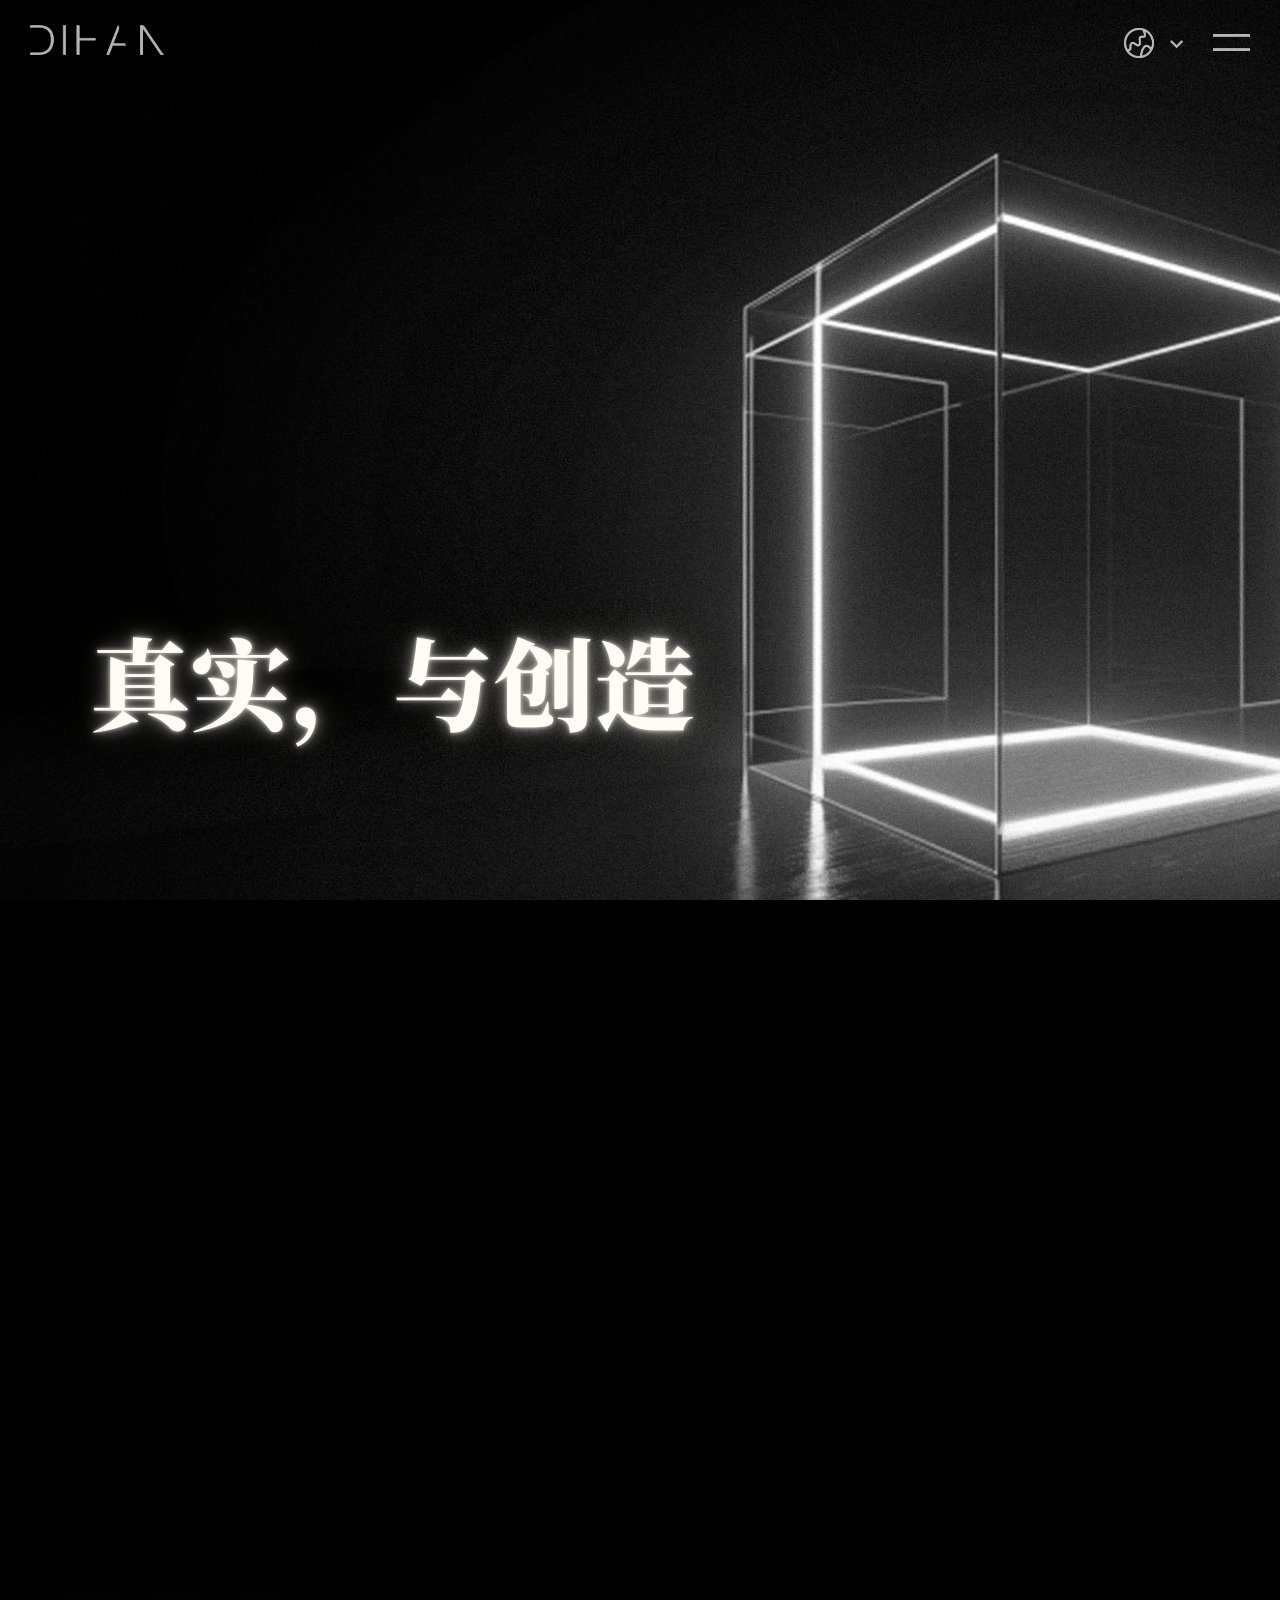
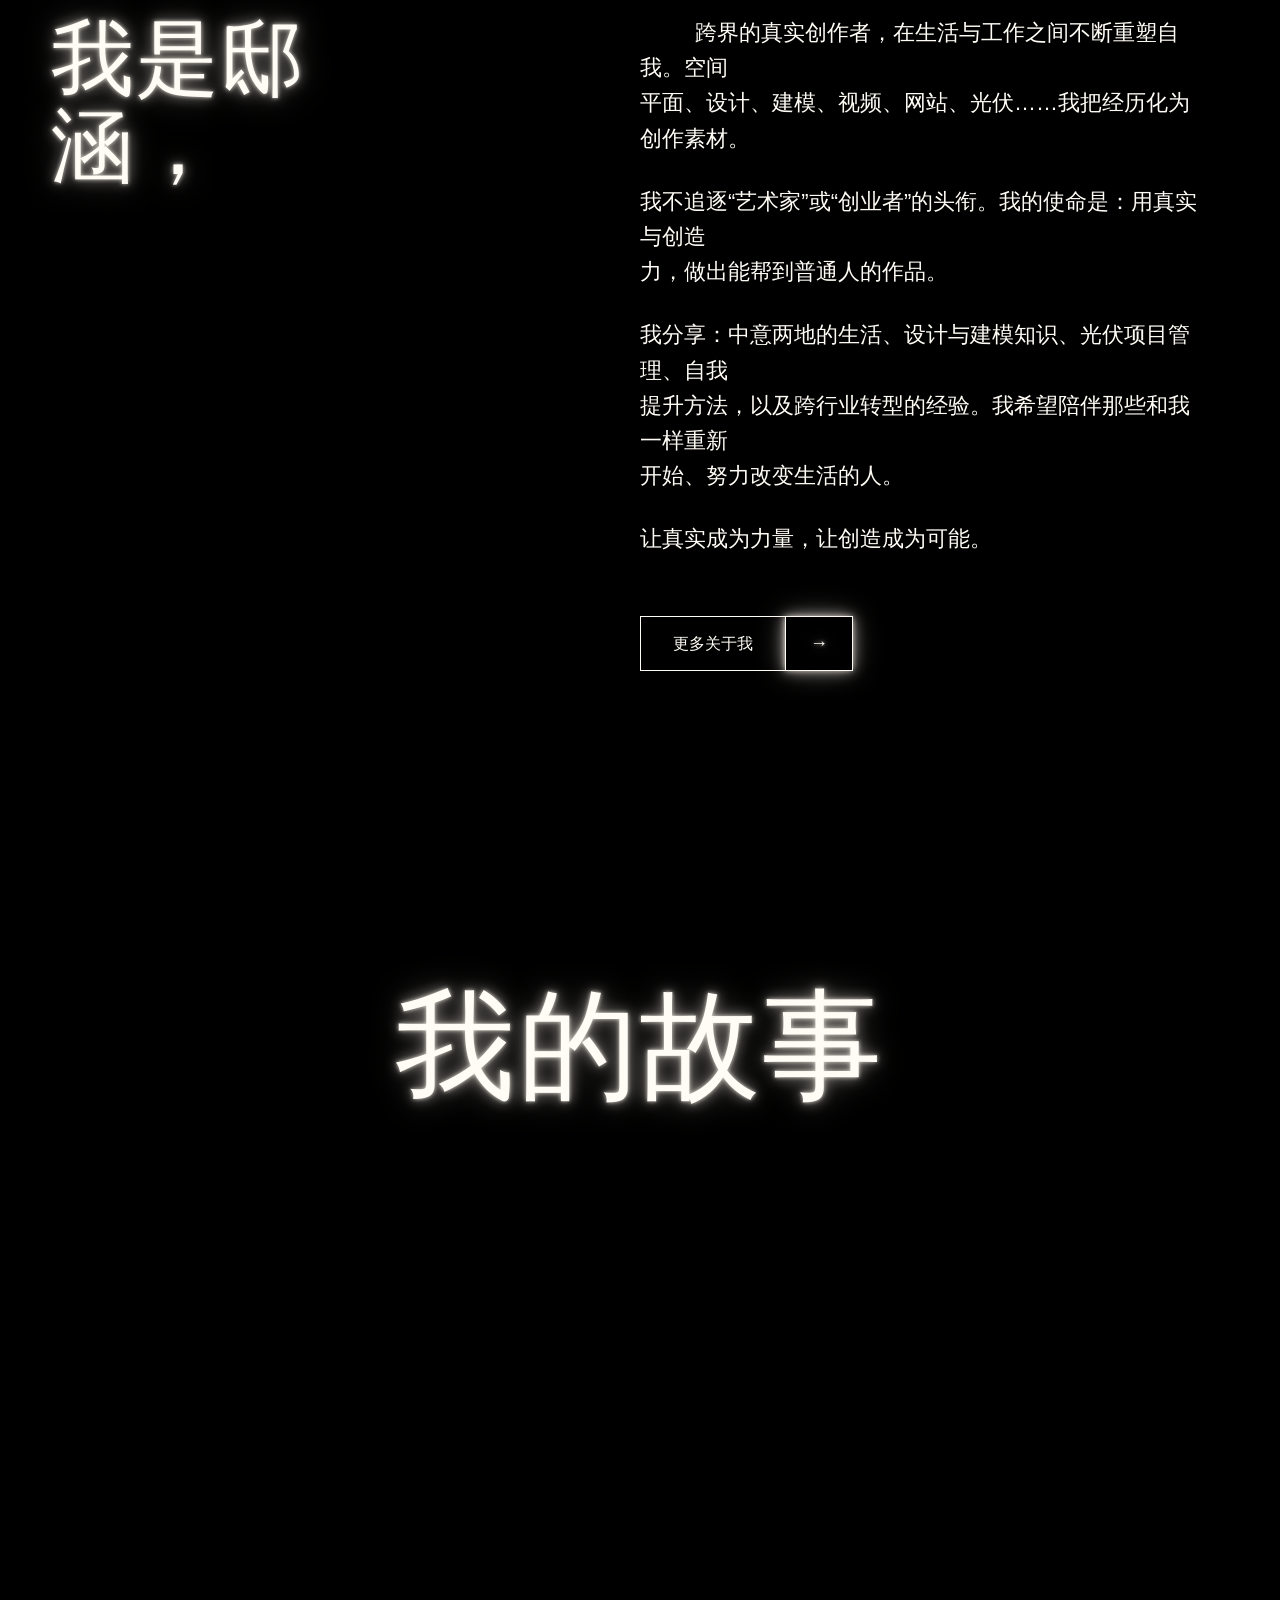
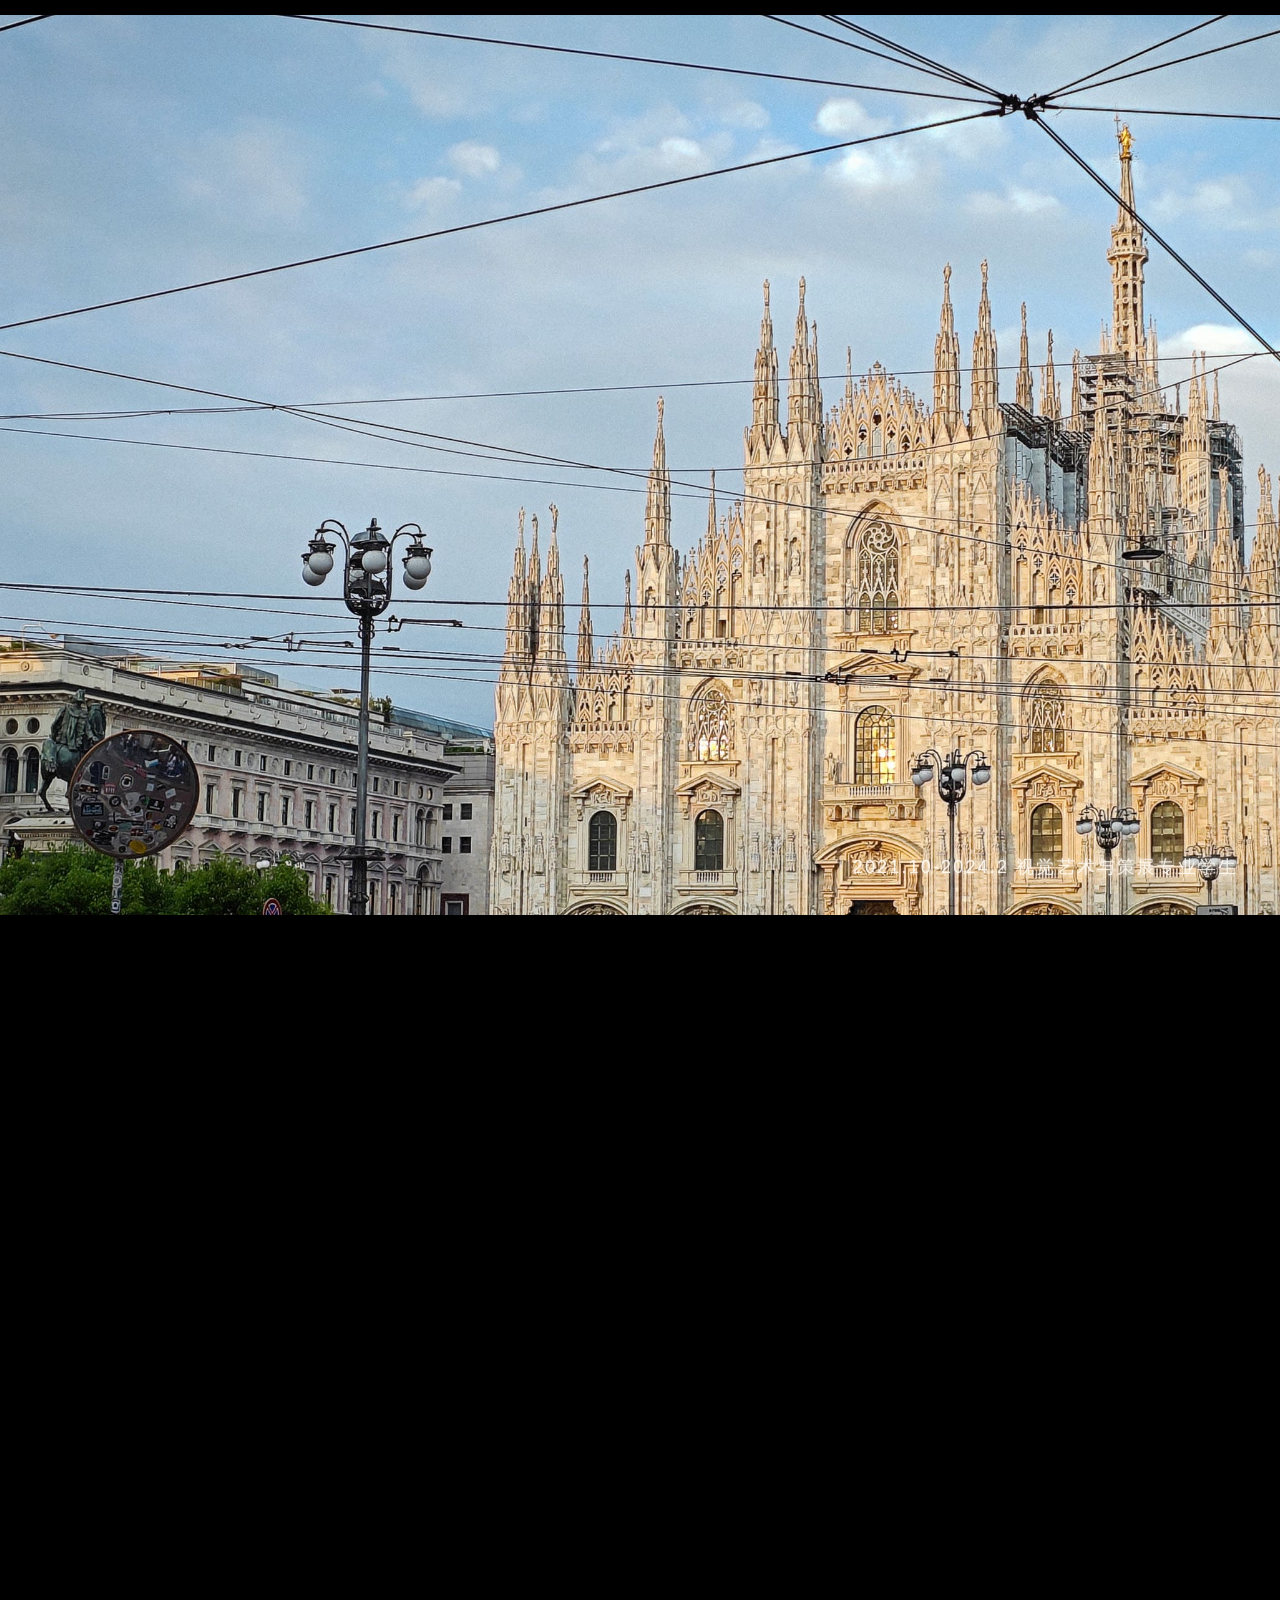
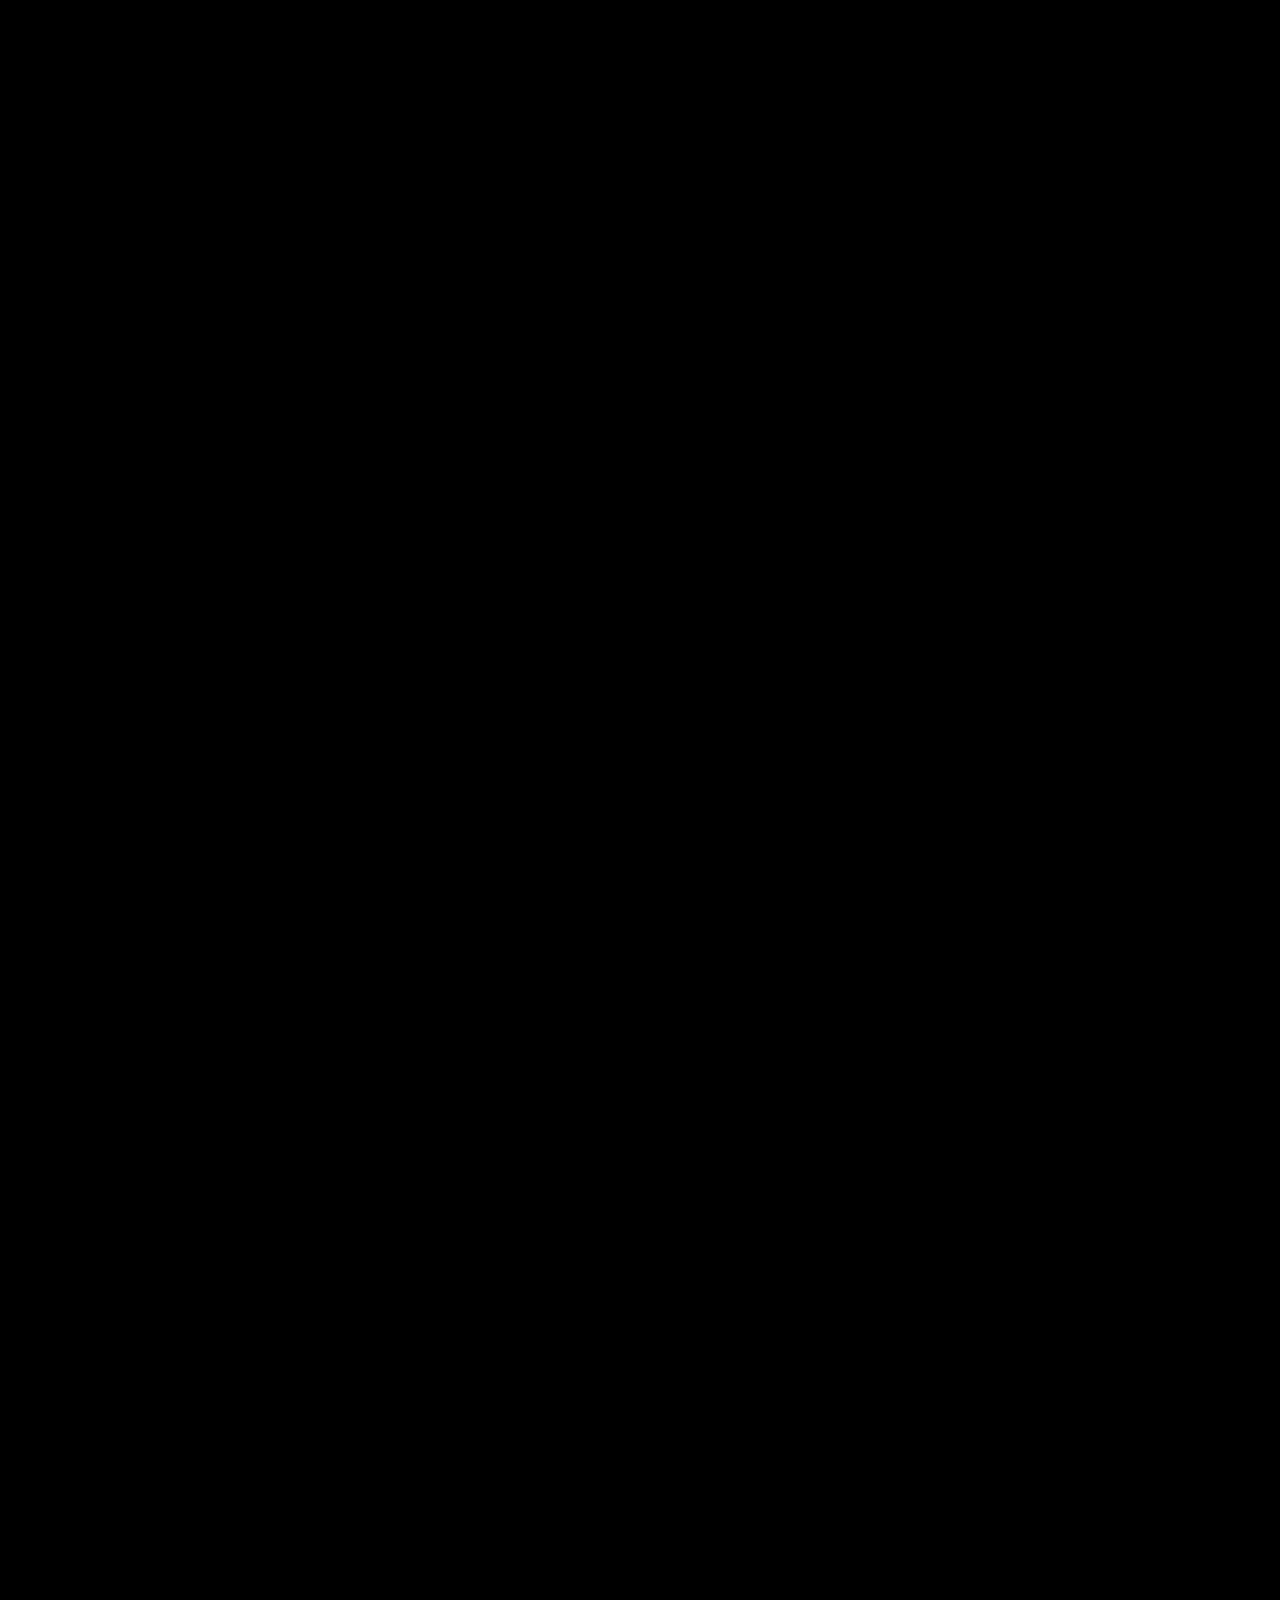
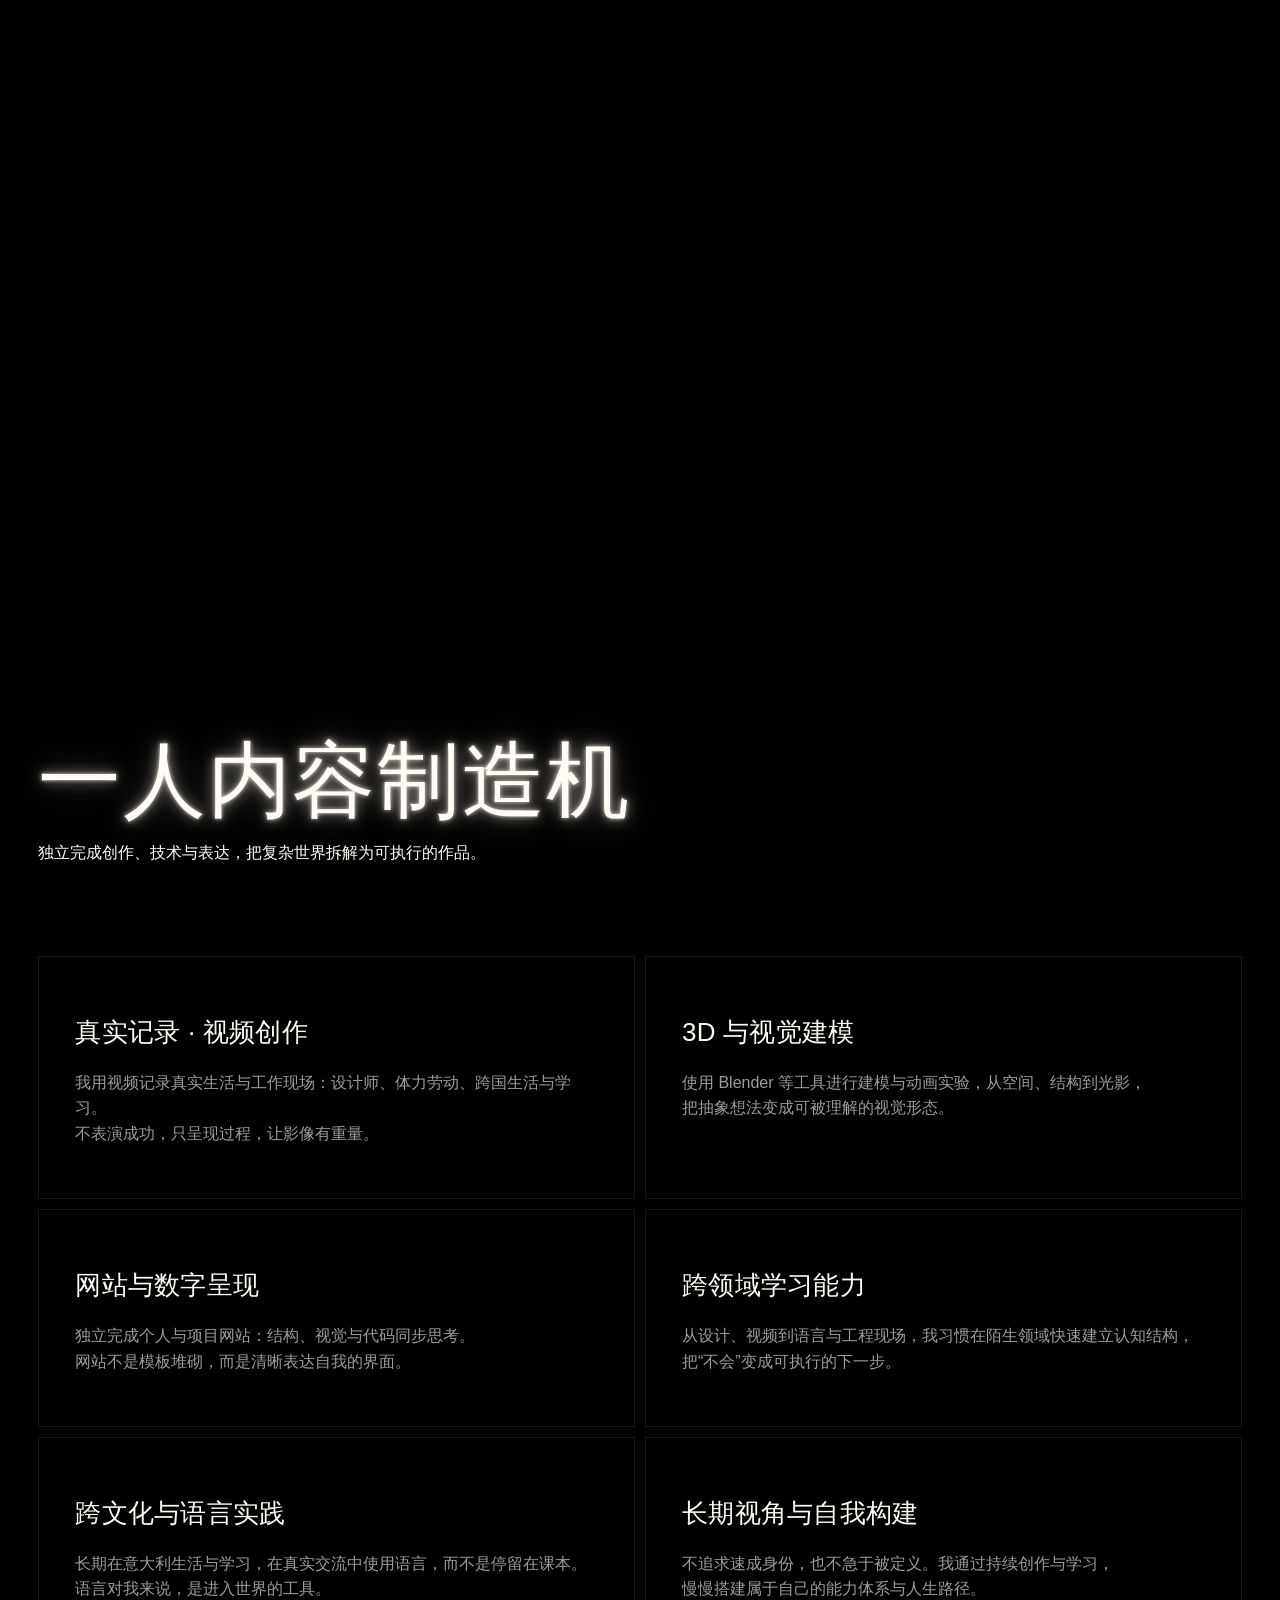
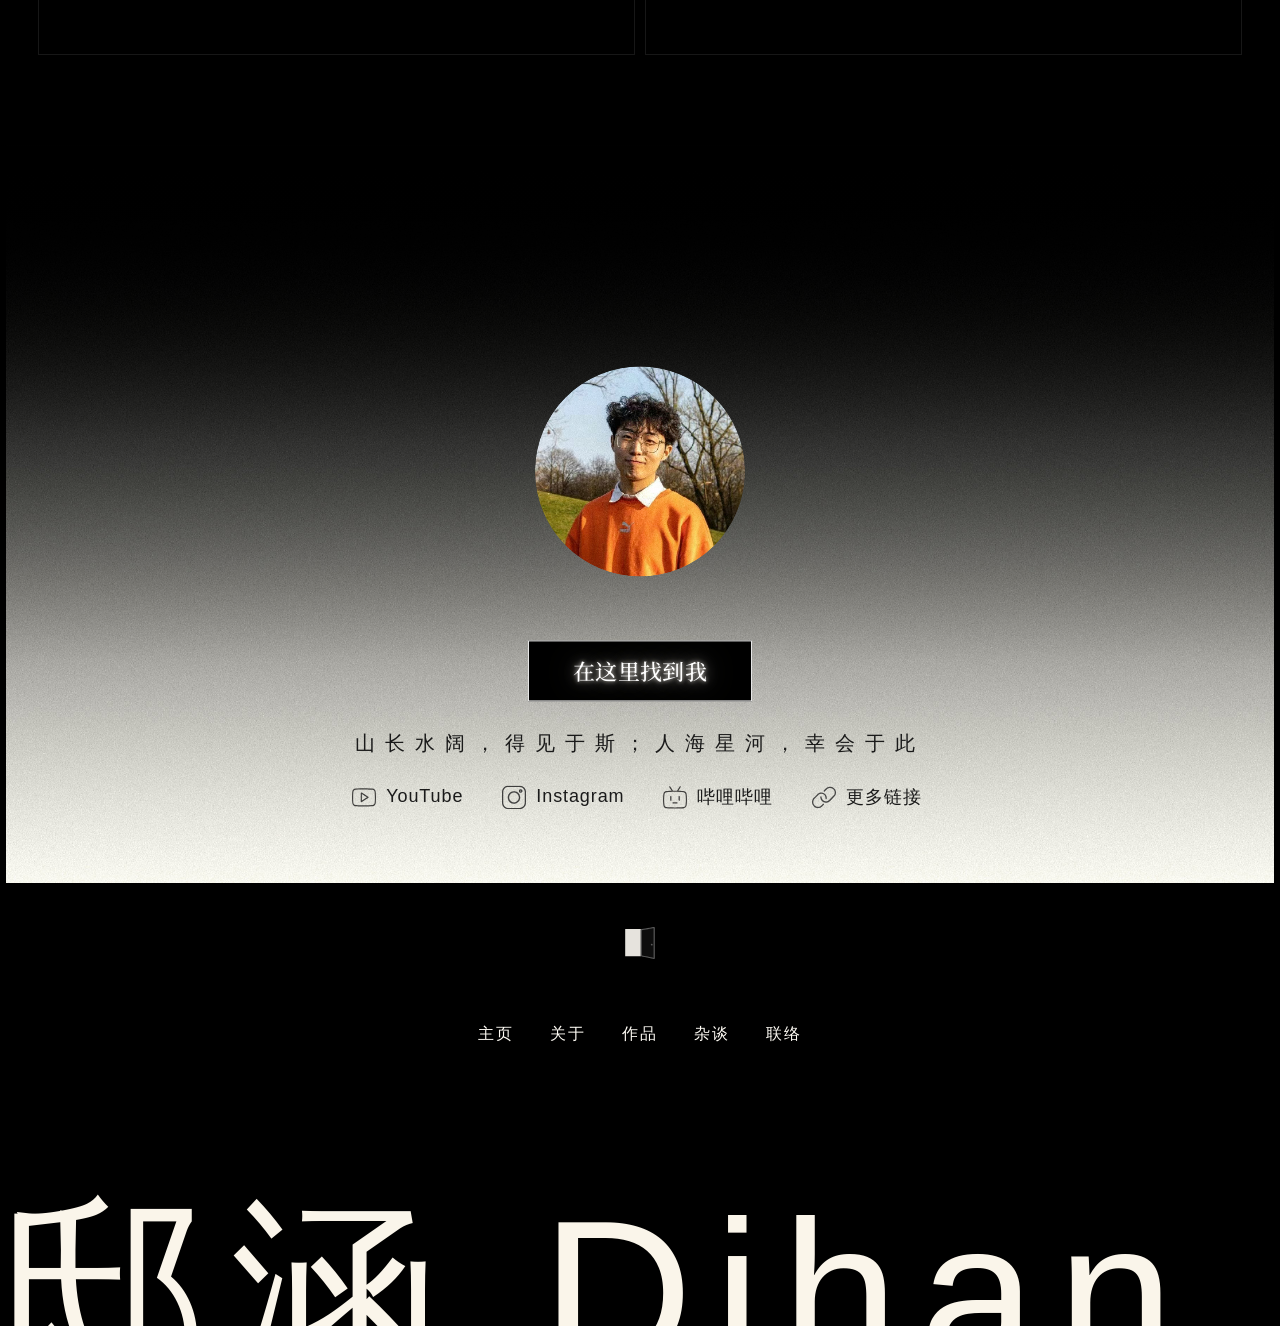
==== index.html @ ba962878 "Add files via upload" ====
<!DOCTYPE html>
<html lang="zh-CN">
<head>
  <meta charset="UTF-8" />
  <title>Dihan 邸涵</title>
  
  <link rel="icon" type="image/x-icon" href="favicon.ico">
  <link rel="icon" type="image/png" sizes="32x32" href="favicon-32x32.png">
  <link rel="icon" type="image/png" sizes="16x16" href="favicon-16x16.png">


  <meta name="viewport" content="width=device-width, initial-scale=1.0" />
  <link rel="stylesheet" href="styles/style.css" />
  <link rel="stylesheet" href="https://fonts.googleapis.com/css2?family=Noto+Serif+SC:wght@400;500;600;700&display=swap">
</head>
<body>

<!-- ✅ 新增：真正的顶部锚点（放在 header 前面） -->
  <div id="top"></div>

  <!-- 顶部导航栏 -->
<header class="site-header">
  <div class="site-header__inner">

    <!-- 左侧 LOGO -->
    <a href="/" class="site-logo" aria-label="回到首页">
      <img src="assets/images/logo.png" alt="Dihan Logo" />
    </a>

  <div class="header-icons">
  <!-- 语言切换 -->
  <div class="lang-switch" id="langSwitch">
    <button class="icon-btn icon-lang" id="langBtn" aria-label="切换语言" type="button">
      <img src="assets/images/icon-lang.png" alt="切换语言" />
    </button>

    <ul class="lang-menu" id="langMenu" aria-label="语言列表">
      <li><button class="lang-item" type="button" data-lang="zh-CN">中文</button></li>
      <li><button class="lang-item" type="button" data-lang="en">English</button></li>
      <li><button class="lang-item" type="button" data-lang="it">Italiano</button></li>
    </ul>
  </div>

  <!-- 目录按钮 -->
  <button class="icon-btn icon-menu" aria-label="打开导航菜单">
    <img src="assets/images/icon-menu.png" alt="导航菜单" />
  </button>
</div>

  </div>
</header>

<!-- 目录页：整屏黑色（默认隐藏，点击右上角目录按钮滑出） -->
<div class="menu-overlay" id="menuOverlay" aria-hidden="true">
  <button class="menu-overlay__close" type="button" aria-label="关闭目录">
    <img class="menu-overlay__close-icon" src="assets/images/icon-close.png" alt="">
  </button>

  <!-- 左侧大菜单 -->
  <nav class="menu-panel" aria-label="站内目录">
  <a class="menu-link" href="#top" data-close-menu data-i18n="menu_home">主页</a>
  <a class="menu-link" href="#about" data-close-menu data-i18n="menu_about">关于</a>
  <a class="menu-link" href="#works" data-close-menu data-i18n="menu_works">作品</a>
  <a class="menu-link" href="#notes" data-close-menu data-i18n="menu_notes">杂谈</a>
  <a class="menu-link" href="#contact" data-close-menu data-i18n="menu_contact">联络</a>
</nav>

  <!-- 底部外链栏 -->
  <div class="menu-bottom">
<a class="menu-bottom__item"
   href="https://www.youtube.com/@GiovanepoliedricoHan"
   target="_blank"
   rel="noopener noreferrer">
  <span>YOUTUBE</span>
  <img class="menu-arrow" src="assets/images/icon-arrow.png" alt="">
</a>

<a class="menu-bottom__item"
   href="https://www.instagram.com/dihan.mi"
   target="_blank"
   rel="noopener noreferrer">
  <span>INSTAGRAM</span>
  <img class="menu-arrow" src="assets/images/icon-arrow.png" alt="">
</a>

<a class="menu-bottom__item"
   href="https://space.bilibili.com/609838999"
   target="_blank"
   rel="noopener noreferrer">
  <span data-i18n="ext_bilibili">哔哩哔哩</span>
  <img class="menu-arrow" src="assets/images/icon-arrow.png" alt="">
</a>

<a class="menu-bottom__item"
   href="https://dh-visual.github.io/my-restaurant-site/"
   target="_blank"
   rel="noopener noreferrer">
  <span data-i18n="ext_more">更多链接</span>
  <img class="menu-arrow" src="assets/images/icon-arrow.png" alt="">
</a>

</div>

</div> <!-- ✅ 这里就关掉 overlay -->

  <!-- 整个页面容器 -->
  <main>

    <!-- 英雄区：全屏背景图 + 左下角悬浮文字 -->
    <section class="hero" id="hero">
      <img src="assets/images/hero.jpg" alt="真实与创造" class="hero-image" />

      <div class="hero-title">真实，与创造</div>
    </section>
    <!-- 空白缓冲区（用于滚动时淡出英雄图） -->
<section class="spacer"></section>
<section class="about" id="about">
  <div class="about-inner">
    <!-- 左侧大标题 -->
    <div class="about-left">
      <h2 class="about-title" data-i18n="about_title">我是邸涵，</h2>
    </div>

    <!-- 右侧文字说明 -->
    <div class="about-right">
      <p class="about-tagline" data-i18n-html="about_tagline"></p>
<p class="about-p1" data-i18n-html="about_p1"></p>
<p class="about-p2" data-i18n-html="about_p2"></p>
<p class="about-p3" data-i18n="about_p3"></p> <!-- 这句如果不需要br，用 text 也行 -->

      <!-- 可选按钮：不想要就整块删掉 -->
<a href="#about" class="about-button-split">
  <span class="btn-text" data-i18n="about_btn">更多关于我</span>
  <span class="btn-arrow"><span class="arrow-icon">→</span></span>
</a>
    </div>
  </div>
</section> <!-- about 结束 -->

<!-- 我的故事：在自我介绍区和能力区之间 -->
<section class="my-story-section">
  <h2 class="my-story-title" data-i18n="story_title">我的故事</h2>

  <div class="my-story-image-wrapper">
  <!-- 第一张 -->
  <div class="my-story-frame my-story-frame--1">
    <img src="assets/images/my-story-1.jpg" srcset=" assets/images/my-story-1-mobile.jpg 768w, assets/images/my-story-1.jpg 1920w " sizes="100vw" class="my-story-image" alt="我的故事 1"/>
    <div class="my-story-caption" data-i18n="story_cap1">2021.10-2024.2 视觉艺术与策展专业学生</div>
  </div>

  <!-- 第二张 -->
  <div class="my-story-frame my-story-frame--2">
    <img src="assets/images/my-story-2.jpg" srcset=" assets/images/my-story-2-mobile.jpg 768w, assets/images/my-story-2.jpg 1920w " sizes="100vw" class="my-story-image" alt="我的故事 2"/>
    <div class="my-story-caption" data-i18n="story_cap2">2023.1-2024.6 视觉平面与室内空间设计师</div>
  </div>

  <!-- 第三张 -->
  <div class="my-story-frame my-story-frame--3">
    <img src="assets/images/my-story-3.jpg" srcset=" assets/images/my-story-3-mobile.jpg 768w, assets/images/my-story-3.jpg 1920w " sizes="100vw" class="my-story-image" alt="我的故事 3"/>
    <div class="my-story-caption" data-i18n="story_cap3">2024.10-2025.6 餐厅服务员</div>
  </div>

  <!-- 第四张 -->
  <div class="my-story-frame my-story-frame--4">
    <img src="assets/images/my-story-4.jpg" srcset=" assets/images/my-story-4-mobile.jpg 768w, assets/images/my-story-4.jpg 1920w " sizes="100vw" class="my-story-image" alt="我的故事 4"/>
    <div class="my-story-caption" data-i18n="story_cap4">2025.7-至今 光伏工程项目经理</div>
  </div>
</div>
</section>

<section class="services-section">
  <div class="services-header">
    <h1 data-i18n="services_title">一人内容制造机</h1>
    <p data-i18n="services_subtitle">独立完成创作、技术与表达，把复杂世界拆解为可执行的作品。</p>
  </div>

  <!-- ✅ 新增：两列网格容器 -->
  <div class="services-grid">
    <div class="service-card">
      <h2 data-i18n="svc1_title">真实记录 · 视频创作</h2>
      <p data-i18n-html="svc1_desc">
        我用视频记录真实生活与工作现场：设计师、体力劳动、跨国生活与学习。<br />
        不表演成功，只呈现过程，让影像有重量。
      </p>
    </div>

    <div class="service-card">
      <h2 data-i18n="svc2_title">3D 与视觉建模</h2>
      <p data-i18n-html="svc2_desc">使用 Blender 等工具进行建模与动画实验，从空间、结构到光影，<br />
        把抽象想法变成可被理解的视觉形态。</p>
    </div>

    <div class="service-card">
      <h2 data-i18n="svc3_title">网站与数字呈现</h2>
      <p data-i18n-html="svc3_desc">独立完成个人与项目网站：结构、视觉与代码同步思考。<br />
        网站不是模板堆砌，而是清晰表达自我的界面。</p>
    </div>

    <div class="service-card">
      <h2 data-i18n="svc4_title">跨领域学习能力</h2>
      <p data-i18n-html="svc4_desc">从设计、视频到语言与工程现场，我习惯在陌生领域快速建立认知结构，<br />
        把“不会”变成可执行的下一步。</p>
    </div>

    <div class="service-card">
      <h2 data-i18n="svc5_title">跨文化与语言实践</h2>
      <p data-i18n-html="svc5_desc">长期在意大利生活与学习，在真实交流中使用语言，而不是停留在课本。<br />
        语言对我来说，是进入世界的工具。</p>
    </div>

    <div class="service-card">
      <h2 data-i18n="svc6_title">长期视角与自我构建</h2>
      <p data-i18n-html="svc6_desc">不追求速成身份，也不急于被定义。我通过持续创作与学习，<br />
        慢慢搭建属于自己的能力体系与人生路径。</p>
    </div>
  </div>
</section>

<!-- 账号推广区块：底部渐变背景图 -->
<section class="account-section">
  <div class="account-inner">
    <div class="account-image-mask">
  <img
    src="assets/images/account-gradient.jpg"
    alt="账号推广背景"
    class="account-image"
  />

  <!-- 中间的“头像 + 按钮”整体块 -->
  <div class="account-center-block">
    <img
      src="assets/images/dihan-avatar.png"
      alt="Dihan Avatar"
      class="account-avatar"
    />

  <a href="https://www.xiaohongshu.com/user/profile/301579652"
   class="account-cta-button"
   target="_blank"
   rel="noopener noreferrer">
  在这里找到我
</a>

<p class="account-quote">
  山长水阔，得见于斯；人海星河，幸会于此
</p>

<div class="account-socials">

  <a href="https://www.youtube.com/@GiovanepoliedricoHan"
     class="social-item"
     target="_blank"
     rel="noopener noreferrer">
    <img src="assets/icons/youtube.svg" alt="YouTube" />
    <span>YouTube</span>
  </a>

  <a href="https://www.instagram.com/dihan.mi"
     class="social-item"
     target="_blank"
     rel="noopener noreferrer">
    <img src="assets/icons/instagram.svg" alt="Instagram" />
    <span>Instagram</span>
  </a>

  <a href="https://space.bilibili.com/609838999"
   class="social-item"
   target="_blank"
   rel="noopener noreferrer">
  <img src="assets/icons/bilibili.svg" alt="哔哩哔哩" />
  <span data-i18n="social_bilibili">哔哩哔哩</span>
</a>

<a href="https://dh-visual.github.io/my-restaurant-site/"
   class="social-item"
   target="_blank"
   rel="noopener noreferrer">
  <img src="assets/icons/more.svg" alt="更多链接" />
  <span data-i18n="social_more">更多链接</span>
</a>

</div>

  </div>
</div>
  </div>
</section>

<section class="footer-icon-section">
  <a href="#" class="footer-icon-btn">
    <img src="assets/icons/door.svg" alt="更多" />
  </a>
</section>

<nav class="hero-nav">
  <a class="menu-link" href="#top" data-close-menu data-i18n="menu_home">主页</a>
  <a class="menu-link is-disabled"href="javascript:void(0)"aria-disabled="true"data-i18n="menu_about">关于</a>
  <a class="menu-link" href="#works" data-i18n="menu_works">作品</a>
  <a class="menu-link" href="#notes" data-i18n="menu_notes">杂谈</a>
  <a class="menu-link" href="#contact" data-i18n="menu_contact">联络</a>
</nav>

<section class="marquee-section">
  <div class="marquee-track">
    <span>邸涵 Dihan 邸涵 Dihan 邸涵 Dihan 邸涵 Dihan</span>
    <span>邸涵 Dihan 邸涵 Dihan 邸涵 Dihan 邸涵 Dihan</span>
  </div>
</section>

  <!-- 载入滚动动画脚本 -->
  <script src="scripts/main.js"></script>
</body>
</html>
---- styles/style.css ----
@font-face {
  font-family: "Noto Sans SC Display";
  src: url("assets/fonts/NotoSansSC-Black.ttf") format("truetype");
  font-weight: 900;
  font-style: normal;
  font-display: swap;
}

:root {
  --hero-text-opacity: 1;
  --hero-image-opacity: 1;
  --story-image-scale: 0;  /* 先留着，不再主要使用 */

  /* 四张“我的故事”图的透明度与缩放 */
  --story-image1-opacity: 1;
  --story-image2-opacity: 0;
  --story-image3-opacity: 0;
  --story-image4-opacity: 0;

  --story-image1-scale: 1;
  --story-image2-scale: 1;
  --story-image3-scale: 1;
  --story-image4-scale: 1;
}

/* 基础样式 */
*,
*::before,
*::after {
  box-sizing: border-box;
}

html,
/* 确保全局背景是黑色，但内容允许看到底下的图 */
body {
  margin: 0;
  background: #000;
  color: #fff;
  font-family: -apple-system, BlinkMacSystemFont, "Noto Serif SC", "PingFang SC",
    "Microsoft Yahei", system-ui, sans-serif;
}
.page-content {
  background: #050505;
  color: #fff;
  font-family: -apple-system, BlinkMacSystemFont, "SF Pro Text",
    system-ui, -webkit-pictograph, "PingFang SC", "Microsoft Yahei",
    "Helvetica Neue", Arial, sans-serif;
}

/* ===== 顶部导航栏 ===== */

.site-header {
  position: fixed;
  top: 0;
  left: 0;
  right: 0;
  z-index: 3;

  /* 改成完全透明背景 */
  background: transparent;
  backdrop-filter: none;
  -webkit-backdrop-filter: none;
}

/* ===== 顶部导航栏 ===== */

.site-header {
  position: relative;   /* ✅ 不再固定，在文档流里正常滚动 */
  z-index: 20;           /* 仍然压在英雄图片上面 */
  background: transparent;
}

.site-header__inner {
  width: 100%;
  padding: 25px 30px; /* 左右更靠近屏幕边缘 */
  display: flex;
  align-items: center;
}

/* 左上 Logo 默认稍微淡一点 */
.site-logo img {
  height: 30px;
  width: auto;
  opacity: 0.70;               /* 默认轻微变淡 */
  transition: opacity 0.25s ease, transform 0.25s ease;
}

/* hover 变亮 + 轻微上浮（可选但很高级） */
.site-logo:hover img {
  opacity: 1;                  /* 变亮 */
}

/* 右侧图标组 */
.header-icons {
  margin-left: auto;
  display: flex;
  align-items: center;
  gap: 30px; /* 图标之间的间隔 */
}

/* 图标按钮样式 */
.icon-btn {
  background: none;
  border: none;
  padding: 0;
  cursor: pointer;
  outline: none;

  display: flex;
  align-items: center;
}

.icon-btn img {
  height: 17px;   /* 你可以改成 22/24/28 根据你的PNG大小 */
  width: auto;
  opacity: 0.70;  /* 稍微淡一点，符合极简风格 */
  transition: opacity 0.2s ease;
}

/* 单独调大语言图标 */
.icon-lang img {
  height: 30px;   /* 想多大调多大，比如 36px, 40px */
}

/* Hover 交互 */
.icon-btn:hover img {
  opacity: 1;
}

.site-nav a {
  color: #f5f5f5;
  text-decoration: none;
  letter-spacing: 0.08em;
  text-transform: uppercase;
  opacity: 0.8;
  transition: opacity 0.2s ease, transform 0.2s ease;
}

.site-nav a:hover {
  opacity: 1;
  transform: translateY(-1px);
}

/* main 需要给顶部导航留位置，否则会被盖住 */
main {
  position: relative;
  z-index: 2;           /* 比背景图高 */
  min-height: 100vh;
}

/* ===== 英雄区 ===== */

.hero {
  position: relative;
  height: 100vh;        /* 和视口同高：整屏英雄区 */
  overflow: visible;
  background: transparent;   /* ⚠️ 一定要透明，否则会挡住图片 */
}

/* 背景图片：铺满整屏 */
.hero-image {
  position: fixed;          /* ✅ 固定在视口，不随内容滚动 */
  top: 0;
  left: 0;
  width: 100%;
  height: 100vh;            /* 始终铺满一屏 */
  object-fit: cover;
  display: block;

  opacity: var(--hero-image-opacity); /* ✅ 由 JS 控制透明度 */
  pointer-events: none;               /* 不挡点击 */
  z-index: 0;                /* 比 header/main 低，比 body 高 */

  filter: grayscale(100%);            /* 你原来有的话可以保留 */
}

/* 左下角大字 */
.hero-title {
  position: absolute;
  left: clamp(24px, 7vw, 96px);
  bottom: 28vh;   /* 往上移：越大越靠上 */
  z-index: 1; /* 文字在图片上面 */

  font-size: clamp(36px, 8vw, 100px);
  font-weight: 300;
  letter-spacing: 0.01em;
  line-height: 1.05;
  white-space: nowrap;

  color: rgba(255, 252, 245);
  pointer-events: none;
  transition: color 0.15s ease-out;

  font-family: "Noto Serif SC", serif; 
  font-weight: 900;   /* 变粗 */
    /* 下面是新加的辉光效果 🔽 */
  text-shadow:
    0 0 4px rgba(255, 250, 240, 0.8),   /* 贴着字的小柔光 */
    0 0 14px rgba(255, 247, 238, 0.55), /* 稍远一点的暖光晕 */
    0 0 32px rgba(255, 245, 236, 0.35); /* 很淡的远光，配合右边立方体 */
}

/* 空白缓冲区（与英雄图片一样高） */
.spacer {
  height: 70vh;      /* 与英雄图一样高 */
  background: #000;   /* 保持纯黑，让淡出过渡自然 */
}

/* ===== 后续内容区域 ===== */

.page-content {
  padding: 56px 24px 60px;
  max-width: 960px;
  margin: 0 auto;
  background: #050505;
}

.page-content h1 {
  font-size: 28px;
  margin-bottom: 16px;
}

.page-content p {
  line-height: 1.6;
  margin-bottom: 12px;
  color: #d0d0d0;
}

/* ===== About 自我介绍区 ===== */

.about {
  background: #000;
  color: #FFFCF5;
  padding: 0px 6vw 96px;
  font-family: "Microsoft YaHei", "PingFang SC", "Heiti SC", "Noto Sans SC", sans-serif;
}

.about-inner {
  max-width: 1500px;
  margin: 0 auto;
  display: flex;
  align-items: flex-start;
  justify-content: space-between;
  gap: 56px;
}

/* 左侧大字标题 */
.about-left {
  flex: 0 0 35%;
  margin-left: -2vw;
  margin-top: 0;
}

.about-title {
  margin: 0;
  font-size: clamp(40px, 7vw, 83px);
  line-height: 1.05;
  letter-spacing: 0.02em;
  font-weight: 300;
  /* 灰色可以根据你 logo 调整 */
  color: #FFFCF5;
  font-family: "Microsoft YaHei", "PingFang SC", "Heiti SC", "Noto Sans SC", sans-serif;
  text-shadow:
    0 0 4px rgba(255, 250, 240, 0.8),
    0 0 14px rgba(255, 247, 238, 0.55),
    0 0 32px rgba(255, 245, 236, 0.35);
}

/* 右侧正文 */
.about-right {
  flex: 0 0 50%;
  font-size: 22px;
  font-weight: 300;
  line-height: 1.6;
  color: #FFFCF5;
  font-family: "Microsoft YaHei", "PingFang SC", "Heiti SC", "Noto Sans SC", sans-serif;
}

.about-right p {
  margin: 0 0 28px;
}

.about-tagline {
  font-size: 22px;
  font-weight: 300;
  margin-bottom: 18px;
  text-indent: 2.5em;     /* 首行缩进两格 */
}

/* ✅ 西文（英文 / 意大利语）取消首行缩进 */
html[lang="en"] .about-tagline,
html[lang="en"] .about-right p,
html[lang="it"] .about-tagline,
html[lang="it"] .about-right p {
  text-indent: 0;
}

/* 英文 & 意大利语：左侧标题整体下移 */
html[lang="en"] .about-left,
html[lang="it"] .about-left {
  margin-top: 5vw;   /* ✅ 推荐从 3~5vw 微调 */
}

/* 外框整体 */
.about-button-split {
  display: inline-flex;
  align-items: stretch;
  text-decoration: none;

  font-family: "Microsoft YaHei", "PingFang SC", "Heiti SC",
    "Noto Sans SC", sans-serif;

  font-size: 16px;
  color: #FFFCF5;

  border: 1px solid #FFFCF5;
  border-radius: 0;
  margin-top: 32px;

  transition: none;
}

/* 左侧文本 */
.about-button-split .btn-text {
  padding: 12px 32px;
  background: transparent;
  display: flex;
  align-items: center;
  justify-content: center;
  color: #FFFCF5;
}

/* 右侧方块（不旋转） */
.about-button-split .btn-arrow {
  padding: 12px 24px;
  display: flex;
  align-items: center;
  justify-content: center;

  border-left: 1px solid #FFFCF5;
  background: transparent;
  color: #FFFCF5;
  box-shadow:
    0 0 6px rgba(255, 250, 240, 0.80),
    0 0 14px rgba(255, 247, 238, 0.55),
    0 0 28px rgba(255, 245, 236, 0.35);
  text-shadow:
    0 0 4px rgba(255, 250, 240, 0.8),
    0 0 12px rgba(255, 247, 238, 0.55);
}

/* 真正旋转的是这个小箭头 span */
.about-button-split .arrow-icon {
  display: inline-block;
  font-size: 18px;
  transition: transform 0.25s ease, color 0.25s ease;
}

/* hover 状态 */

.about-button-split:hover {
  border-color: rgba(255, 255, 255, 0.4); /* 外框不变色，可有可无 */
}

/* 左侧不变 */
.about-button-split:hover .btn-text {
  background: transparent;
  color: #ffffff;
}

/* 右侧：背景变白，箭头变黑 */
.about-button-split:hover .btn-arrow {
  background: #ffffff;
  color: #000000;
}

/* 只有箭头旋转 -45° */
.about-button-split:hover .arrow-icon {
  color: #000000;
  transform: rotate(-45deg);
}

.services-section * {
  font-family: "Microsoft YaHei", "PingFang SC", "Hiragino Sans GB",
               "Noto Sans SC", Arial, sans-serif !important;
}

/* ===== 我的故事 区 ===== */
.my-story-section {
  background: #000;
  color: #FFFCF5;
  padding: 280px 0 0;  /* 上 280px，让标题进入视窗；下方 0 px */
  min-height: 520vh;       /* 给四张图留足滚动距离，可再微调 */
  position: relative;
  overflow: visible;
}

/* 标题：固定在视窗中线（可以继续配合你之前的模糊逻辑） */
.my-story-title {
  margin: 0;
  font-size: clamp(120px, 8vw, 240px);
  font-weight: 300;
  letter-spacing: 0.02em;
  text-align: center;

  position: sticky;
  top: 50vh;
  transform: translateY(-50%);
  z-index: 0;

  transition: filter 0.35s ease-out;

  text-shadow:
    0 0 4px rgba(255, 250, 240, 0.8),
    0 0 14px rgba(255, 247, 238, 0.55),
    0 0 32px rgba(255, 245, 236, 0.35);
  font-family: "Microsoft YaHei", "PingFang SC", "Heiti SC",
               "Noto Sans SC", sans-serif;
}

/* 保留你之前的模糊效果 */
.my-story-title.is-blurred {
  filter: blur(4px);
}

/* 图片容器：整块贴住视窗，始终全屏 */
.my-story-image-wrapper {
  position: sticky;
  top: 0;
  width: 100%;
  height: 100vh;
  overflow: hidden;
  z-index: 2;      /* 这一行我们等下讲 */
  margin-top: 45vh;  /* ⭐ 新增：控制图片“晚一点”才出现 */
}

/* 图片本体：只负责铺满 */
.my-story-image{
  position: absolute;
  inset: 0;
  width: 100%;
  height: 100vh;
  object-fit: cover;
  display: block;
}

/* 每一张“故事画面”的容器：负责透明度/缩放，让文字同步出现 */
.my-story-frame{
  position: absolute;
  inset: 0;
  width: 100%;
  height: 100vh;

  opacity: 0;
  transform: scale(1);
  transition:
    opacity 0.25s linear,
    transform 0.25s linear;
}

/* 右下角时间说明（与“我的故事”同气质） */
.my-story-caption{
  position: absolute;
  right: 42px;
  bottom: 34px;

  color: #FFFCF5;
  font-family: "Microsoft YaHei", "PingFang SC", "Heiti SC", "Noto Sans SC", sans-serif;

  font-size: 18px;
  font-weight: 300;
  letter-spacing: 0.12em;
  line-height: 1.5;
  text-align: right;

  opacity: 0.9;
  pointer-events: none;

  text-shadow:
    0 0 4px rgba(255, 250, 240, 0.8),
    0 0 14px rgba(255, 247, 238, 0.55),
    0 0 32px rgba(255, 245, 236, 0.35);
}

/* 四张图分别由 CSS 变量控制 */
.my-story-frame--1{
  opacity: var(--story-image1-opacity);
  transform: scale(var(--story-image1-scale));
}

.my-story-frame--2{
  opacity: var(--story-image2-opacity);
  transform: scale(var(--story-image2-scale));
}

.my-story-frame--3{
  opacity: var(--story-image3-opacity);
  transform: scale(var(--story-image3-scale));
}

.my-story-frame--4{
  opacity: var(--story-image4-opacity);
  transform: scale(var(--story-image4-scale));
}

.services-section {
  width: 100%;
  padding: 90px 3vw;
  box-sizing: border-box;
  background: #000;
}

/* ===== 标题部分（保持左对齐） ===== */
/* 让“一人内容制造机”跟 about 左侧标题一样 */
.services-header h1 {
  margin: 0 0 10px 0;
  font-size: clamp(40px, 7vw, 83px);
  line-height: 1.05;
  letter-spacing: 0.02em;
  font-weight: 300;
  color: #FFFCF5;
  text-shadow:
    0 0 4px rgba(255, 250, 240, 0.8),
    0 0 14px rgba(255, 247, 238, 0.55),
    0 0 32px rgba(255, 245, 236, 0.35);
}

/* 让“我崇尚‘现代文艺复兴人’…”跟 about 右侧正文一样 */
.services-header p {
  font-size: 16px;
  font-weight: 300;
  line-height: 1.6;
  color: #FFFCF5;
  margin-bottom: 90px;
  max-width: 650px; /* 可以略微大一点，按你感觉改 */
}

/* ===== 两列卡片布局（更像你参考图） ===== */
.services-grid {
  display: grid;
  grid-template-columns: repeat(2, minmax(0, 1fr));
  column-gap: 10px;
  row-gap: 10px;

  max-width: 2100px;   /* 🔥 原来 1800px */
  margin: 0 auto;
}

/* ===== 卡片样式（更紧凑、参考图风格） ===== */
.service-card {
  background: rgba(0, 0, 0, 0.88);
  border: 1px solid rgba(255, 255, 255, 0.09);
  padding: 36px;
  min-height: auto;

  transition: 
    background 0.25s ease,
    transform 0.25s ease,
    border-color 0.25s ease;
}

/* ✅ hover 必须写在外面 */
.service-card:hover {
  border-color: rgba(255, 255, 255, 0.22);
}

.service-card h2 {
  font-size: 22px;
  margin-bottom: 16px;
  font-weight: 500;
}

.service-card p {
  font-size: 15px;
  line-height: 1.55;
  color: #cfcfcf;
}

/* Hover 轻微浮起 */
.service-card:hover {
  background: rgba(255,255,255,0.06);
  transform: translateY(-3px);
  border-color: rgba(255,255,255,0.12);
}

/* 卡片整体统一字体（黑体） */
.service-card,
.service-card * {
  font-family: "Microsoft YaHei", "PingFang SC", "Hiragino Sans GB",
               "Noto Sans SC", Arial, sans-serif !important;
}

/* 卡片标题风格 */
.service-card h2 {
  font-size: 26px;
  font-weight: 300;          /* 稍比段落重一点，清晰但不突兀 */
  color: #FFFCF5;
  margin-bottom: 20px;
  letter-spacing: 0.01em;
}

/* 卡片正文风格（和 about-right 统一） */
.service-card p {
  font-size: 16px;
  font-weight: 300;          /* 和你的 about-right 完全一致 */
  line-height: 1.6;
  color: #9c9c9c;            /* 比标题略浅一点，层级更好 */
  max-width: 100%;   /* 🔥 原来 90% */
}

/* ===== 账号推广区：底部渐变背景图 ===== */
.account-section {
  background: #000000;          /* 和整体页面保持一致的纯黑背景 */
  padding: 0px 0 0px;       /* 和上方内容、底部留出一点呼吸感 */
}

.account-inner {
  max-width: 1450px;            /* 区块整体宽度，避免贴满屏幕 */
  margin: 0 auto;
  padding: 0 0.5vw;               /* 和页面边缘留一点间距 */
}

/* 包住图片的容器，用来做圆角和遮罩 */
.account-image-mask {
  position: relative;
  overflow: hidden;             /* 让遮罩和圆角一起裁剪图片 */
  border-radius: 0px;          /* 图片不再是生硬的直角，可按喜好调 */
}

/* 实际图片 */
.account-image {
  display: block;
  width: 100%;
  height: auto;
}

/* 顶部黑色渐变遮罩：让图片上方自然融进页面黑色背景 */
.account-image-mask::before {
  content: "";
  position: absolute;
  inset: 0;
  pointer-events: none;

  /* 上方黑 → 中间半透明 → 下方透明 */
  background: linear-gradient(
    to bottom,
    rgba(0, 0, 0, 0.95) 0%,
    rgba(0, 0, 0, 0.75) 18%,
    rgba(0, 0, 0, 0.3) 40%,
    transparent 70%
  );
}

/* 中心内容块：头像 + 按钮 */
.account-center-block {
  position: absolute;
  left: 50%;
  top: 60%;                         /* 整块的位置：略低于几何中心 */
  transform: translate(-50%, -50%);

  display: flex;
  flex-direction: column;
  align-items: center;
  gap: 64px;                        /* 头像和按钮之间的距离 */
}

/* 圆形头像 */
.account-avatar {
  width: 210px;                     /* 头像大小，可改 120~180px */
  height: 210px;
  border-radius: 50%;
  object-fit: cover;
  display: block;
}

/* ===============================
   在这里找到我 —— 发光描边按钮
   和「更多关于我」右箭头保持一致
================================= */
.account-cta-button {
  text-decoration: none;   /* ✅ 关键：去掉下划线 */
  font-size: 22px;
  font-weight: 500;
  line-height: 1.6;
  letter-spacing: 0.02em; /* 建议保留轻微字距，让按钮更稳重 */
  color: #ffffff;

  padding: 12px 44px;
  background-color: #000000;
  border: 1.5px solid rgba(255, 255, 255, 0.9);
  border-radius: 0;
  cursor: pointer;

  /* ▼ 在这里加入辉光，与「一人内容制造机」完全一致 */
  text-shadow:
    0 0 4px rgba(255, 250, 240, 0.8),
    0 0 14px rgba(255, 247, 238, 0.55),
    0 0 32px rgba(255, 245, 236, 0.35);
  
  box-shadow: 0 0 0 rgba(255,255,255,0);
  transition:
    color 0.25s ease,
    background-color 0.25s ease,
    border-color 0.25s ease,
    box-shadow 0.35s ease;
}

/* Hover */
.account-cta-button:hover {
  background-color: #ffffff;
  color: #000000;
  border-color: #ffffff;

  box-shadow:
    0 0 8px rgba(255,250,240,0.80),
    0 0 16px rgba(255,247,238,0.55),
    0 0 32px rgba(255,245,236,0.35);
}

/* 可选：简单的 hover 效果 */
.account-cta-button:hover {
  background-color: #ffffff;
  color: #000000;
  transition: background-color 0.25s ease, color 0.25s ease;
}

/* 按钮下方的短句（等线体、轻盈、无辉光） */
.account-quote {
  margin: 0;
  margin-top: -40px;      /* 让它离按钮稍微近一点，可根据你的截图微调 */
  
  font-size: 20px;
  font-weight: 300;
  letter-spacing: 0.5em;  /* 汉字大字距，高级、稀疏、极简 */
  line-height: 1.8;
  
  color: #1A1A1A;         /* 深灰色，符合你底部背景的氛围 */
  text-align: center;

  font-family: 
    "DengXian", 
    "Microsoft YaHei", 
    "PingFang SC", 
    "Noto Sans SC", 
    sans-serif;
}

/* 图标区域容器 */
.account-socials {
  margin-top: -40px;
  display: flex;
  justify-content: center;
  gap: 39px;            /* 图标之间的距离 */
  flex-wrap: wrap;      /* 小屏幕自动换行 */ 

  transform: translateX(-3px); /* ← 向左移动 20px */
}

/* 单个项目 */
.social-item {
  display: flex;
  align-items: center;
  gap: 10px;            /* 图标与文字之间距离 */
  text-decoration: none;
  color: #1A1A1A;       /* 深灰，与短句一致 */
  font-size: 18px;
  font-weight: 300;
  letter-spacing: 0.05em;

  font-family: 
    "DengXian",
    "Microsoft YaHei",
    "PingFang SC",
    "Noto Sans SC",
    sans-serif;

  transition: opacity 0.2s ease, transform 0.2s ease;
}

/* 图标大小 */
.social-item img {
  width: 24px;
  height: 24px;
  opacity: 0.8;
  transition: opacity 0.2s ease;
}

/* hover 效果：轻微变亮与上浮 */
.social-item:hover {
  opacity: 1;
  transform: translateY(-2px);
}

.social-item:hover img {
  opacity: 1;
}

/* 整个底部区块 */
.footer-icon-section {
  background: #000000;
  padding: 28px 0 18px;   /* 上下留白，保持呼吸感 */
  text-align: center;
}

/* 图标按钮容器 */
.footer-icon-btn {
  display: inline-flex;
  align-items: center;
  justify-content: center;

  width: 64px;
  height: 64px;

  transition: 
    border-color 0.25s ease,
    box-shadow 0.35s ease,
    transform 0.25s ease;
}

/* 图标本身 */
.footer-icon-btn img {
  width: 32px;
  height: 32px;
  opacity: 0.9;
  transition: opacity 0.25s ease, filter 0.35s ease;
  transform: none;        /* 删掉 translateY(-90px) */
}

/* hover 时：只有图标发光 */
.footer-icon-btn:hover img {
  opacity: 1;
  filter: drop-shadow(0 0 6px rgba(255,255,255,0.6))
          drop-shadow(0 0 14px rgba(255,255,255,0.35));
}

/* 悬停：发光、变亮、轻微浮起 */
.footer-icon-btn:hover {
  border-color: #ffffff;
  box-shadow: none;   /* ❌ 外框不发光 */
}

.footer-icon-btn:hover img {
  opacity: 1;
}

/* ===== Hero 区 · 底部文字导航（正文语言风格） ===== */

.hero-nav {
  margin-top: 28px;
  display: flex;
  justify-content: center;
  gap: 36px;
}

.hero-nav a {
  /* ✅ 与“现代文艺复兴人…”正文完全一致 */
  font-size: 16px;
  font-weight: 300;
  line-height: 1.6;
  color: #FFFCF5;

  font-family: 
    "Microsoft YaHei",
    "PingFang SC",
    "Heiti SC",
    "Noto Sans SC",
    sans-serif;

  text-decoration: none;

  /* 导航需要一点“秩序感”，但不破坏正文气质 */
  letter-spacing: 0.12em;

  transition:
    opacity 0.2s ease,
    transform 0.2s ease;

  display: inline-block;
  width: auto;
}

/* hover：极其克制 */
.hero-nav a:hover {
  opacity: 1;
  transform: translateY(-1px);
}

/* ===== 底部无限滚动文本（最终版） ===== */
.marquee-section{
  background:#000;
  overflow:hidden;
  height: 260px;          /* 容器高度小于文字高度 => 自动裁切 */
  padding: 0;             /* 不要再用大 padding 顶出空白 */
  margin-top: 50px;   /* ✅ 拉开与上方导航的距离（核心） */
}

/* ✅ 英文 & 意大利语：底部大字更贴近页面底部 */
html[lang="zh-CN"] .marquee-section,
html[lang="en"] .marquee-section,
html[lang="it"] .marquee-section{
  height: 230px;
}

html[lang="en"] .marquee-track,
html[lang="it"] .marquee-track{
  transform: translateY(80px);
}

.marquee-track{
  display:flex;
  width:max-content;
  animation: marquee-left 52s linear infinite;
  transform: translateY(60px);  /* ✅ 只把文字往下推，形成“底部遮挡” */
}

.marquee-track span {
  font-family: "Noto Sans SC Display", sans-serif;
  font-weight: 500;
  font-size: 210px;
  color: #faf5ea;
  letter-spacing: 0.10em;

  /* ⚠️ 把之前所有 text-shadow 都删掉 */
}

@keyframes marquee-left{
  from{ transform: translateX(0); }
  to  { transform: translateX(-50%); }
}

/* ===== 目录页：自上而下滑出的纯黑整屏 ===== */
.menu-overlay{
  position: fixed;
  inset: 0;
  z-index: 999;                 /* 确保盖住所有内容 */
  background: #000;

  transform: translateY(-100%);
  transition: transform 0.55s ease;
  will-change: transform;

  /* 目录页滑出时禁止点到下面的内容 */
  pointer-events: none;
}

/* 打开状态：滑到视口内 */
.menu-overlay.is-open{
  transform: translateY(0);
  pointer-events: auto;
}

/* 可选：右上角关闭按钮（先给一个最简单的） */
.menu-overlay__close{
  width: 36px;   /* 原来 56px */
  height: 36px;  /* 原来 56px */
  position: absolute;
  top: 22px;
  right: 26px;
  background: transparent;
  border: none;
  color: #fff;
  font-size: 36px;
  line-height: 1;
  cursor: pointer;
  opacity: 0.7;
}

.menu-overlay__close:hover{
  opacity: 1;
}

/* ===== 目录页（参考图样式） ===== */
.menu-overlay{
  background:#000;
  z-index:9999;
}

.menu-panel{
  position: absolute;
  top: 7vh;
  left: clamp(20px, 3vw, 48px); 
  display: flex;
  flex-direction: column;
  gap: clamp(18px, 3vh, 36px);
  width: min(56vw, 900px);  /* ✅ 关键：一整条横向 hover 区域 */
}

.menu-overlay .menu-panel .menu-link{
  display: block;
  width: 100%;
  padding: 0;
  color: #faf5ea;
  text-decoration: none;
  font-family: "Noto Sans SC Display", "PingFang SC", "Microsoft Yahei", sans-serif;
  font-weight: 400;
  letter-spacing: 0.02em;
  font-size: clamp(44px, 6.0vw, 110px);
  line-height: 0.95;
  transition: color 0.30s ease;
}

/* 当前页面：强状态辉光（非 hover） */
.menu-overlay .menu-panel .menu-link.is-active{
  color: #FFFCF5;

  text-shadow:
    0 0 4px rgba(255, 250, 240, 0.8),
    0 0 14px rgba(255, 247, 238, 0.55),
    0 0 36px rgba(255, 245, 236, 0.35),
    0 0 72px rgba(255, 243, 234, 0.15);

  /* 可选：略微更稳重 */
  letter-spacing: 0.03em;
}

/* hover：只有非当前页才变灰 */
.menu-overlay .menu-panel .menu-link:hover:not(.is-active){
  color: #4d4d4d;
}

/* 右上角 X */
.menu-overlay__close{
  position: absolute;
  top: 29px; /* 可选：稍微贴近角落 */
  right: 45px;
  font-size: 44px;
  color: #faf5ea;
  opacity: 0.9;

  padding: 0;
  background: transparent;
  border: none;
  cursor: pointer;
  opacity: 0.9;

    opacity: 0.7;                  /* 平时有点透明 */
  transition: opacity 0.2s ease;  /* 平滑变化 */
}

.menu-overlay__close:hover,
.menu-overlay__close:active{
  opacity: 1;                    /* 触摸/悬停变不透明 */
}

.menu-overlay__close:hover{ opacity: 1; }

.menu-overlay__close-icon{
  width: 100%;
  height: 100%;
  display: block;
  object-fit: contain;
}

/* 底部外链栏（固定在底部） */
.menu-bottom{
  position: absolute;
  left: 42px;
  right: 42px;
  bottom: 28px;

  display: grid;
  grid-template-columns: repeat(4, 1fr); /* ✅ 四等分 */
  align-items: center;

  padding: 0;

  border: 1px solid #faf5ea;
}

.menu-bottom > .menu-bottom__item{
  position: relative;
}

/* 除了最后一个，其余右侧画分隔线 */
.menu-bottom > .menu-bottom__item:not(:last-child)::after{
  content: "";
  position: absolute;
  right: 0;
  top: 50%;
  transform: translateY(-50%);
  width: 1px;
  height: 26px;
  background: #faf5ea;
}

/* 底部外链栏：变矮 */
.menu-bottom__item{
  position: relative;
  height: 100%;              /* ✅ 铺满这一等分 */
  
  color: #faf5ea;
  font-family: "Noto Sans SC Display", "PingFang SC", "Microsoft Yahei", sans-serif;

  font-weight: 400;
  letter-spacing: 0.09em;
  text-transform: uppercase;
  font-size: 16px;
  line-height: 1;

  display: flex;
  align-items: center;
  justify-content: center;
  gap: 10px;

  text-decoration: none;
  opacity: 0.9;

  /* 过渡 */
  transition: background-color 0.25s ease, color 0.25s ease;

  padding: 12px 0;   /* ✅ 灰色背景的高度来源 */
}

.menu-bottom__item:hover{
  background-color: #1b1b1b;
  color: #faf5ea;
}

.menu-bottom__sep{ display:none; }

.menu-bottom .ext{
  font-size: 16px;
  transform: translateY(-1px);
}

.menu-arrow{
  width: 14px;
  height: 14px;
  object-fit: contain;
  display: inline-block;

  transform: rotate(0deg);              /* 初始角度 */
  transition: transform 0.25s ease;     /* 关键：旋转过渡 */
}

.menu-bottom__item:hover .menu-arrow{
  transform: rotate(45deg);
}

/* ===== 语言切换下拉 ===== */
.lang-switch{
  position: relative;
  display: inline-flex;
  align-items: center;
}

.lang-menu{
  position: absolute;
  right: 0;
  top: calc(100% + 10px);
  z-index: 9999;

  margin: 0;
  padding: 0;
  list-style: none;

  min-width: 50px;
  background: rgba(0, 0, 0, 0.2);
  border: 1px solid #faf5ea;
  box-shadow: 0 0 18px rgba(250,245,234,0.08);

  opacity: 0;
  transform: translateY(-6px);
  pointer-events: none;
  transition: opacity .18s ease, transform .18s ease;

  right: -12px;   /* ← 向右推，数值你可以在 -8 ~ -20px 微调 */
}

.lang-switch.is-open .lang-menu{
  opacity: 1;
  transform: translateY(0);
  pointer-events: auto;
}

.lang-item{
  width: 100%;
  padding: 12px 14px;  /* ✅ 把“呼吸感”给 item 本身 */
  background: transparent;
  border: none;

  color: #faf5ea;
  font-family: 
    "Noto Sans SC",
    "PingFang SC",
    "Microsoft YaHei",
    "Heiti SC",
    system-ui,
    -apple-system,
    BlinkMacSystemFont,
    sans-serif;
  font-size: 14px;
  font-weight: 400;
  letter-spacing: 0.04em;
  text-align: left;

  cursor: pointer;

  line-height: 0.7;
}

.lang-item:hover{
  background: rgba(77,77,77,0.65);
}

.lang-item.is-active{
  background: rgba(77,77,77,0.85);
}

/* 菜单打开时锁定页面滚动（比直接写 body.style.overflow 更稳） */
body.is-locked {
  overflow: hidden;
}


/* 响应式：小屏幕上下布局 */
@media (max-width: 900px) {
  .about-inner {
    flex-direction: column;
    gap: 32px;
  }

  .about-left,
  .about-right {
    flex: 1 1 auto;
  }

  .about {
    padding: 72px 6vw 96px;
  }
}

/* ===============================
   Responsive Patch (Paste to END)
================================ */

/* 让页面在所有设备都有“统一边距”可控 */
:root{
  --gutter: clamp(16px, 4vw, 64px);
}

/* ---------- <= 1024px (平板横屏) ---------- */
@media (max-width: 1024px){
  /* About：字体稍收一点 */
  .about-right{ font-size: 20px; }
  .about-inner{ gap: 40px; }

  /* Services：整体留白小一点 */
  .services-section{ padding: 72px var(--gutter); }

  /* 我的故事：标题稍小，滚动距离略短 */
  .my-story-section{ min-height: 460vh; }
  .my-story-title{ font-size: clamp(88px, 9vw, 170px); }
}

/* ---------- <= 900px (你已有断点，这里补细节) ---------- */
@media (max-width: 900px){
  .about-left{ margin-left: 0; }
  .about-right{ font-size: 18px; }
  .about-tagline{ font-size: 18px; }
}

/* ---------- <= 768px (手机/平板竖屏关键断点) ---------- */
@media (max-width: 768px){
  /* 只影响按钮：让它在 about-right 内居中 */
  .about-right{
    display: flex;
    flex-direction: column;
  }
  .about-button-split{
    align-self: center;
  }

  /* Header 内边距 */
  .site-header__inner{ padding-inline: var(--gutter); }
  .page-content{ padding-inline: var(--gutter); }

  /* Hero 标题 */
  .hero-title{
    white-space: normal;
    max-width: 10.5em;
    bottom: 18vh;
    left: var(--gutter);
  }

  /* Hero 底部导航 */
  .hero-nav{
    gap: 18px;
    flex-wrap: wrap;
    padding-inline: var(--gutter);
  }

  /* Services：两列 => 一列 */
  .services-grid{ grid-template-columns: 1fr; }
  .service-card{ padding: 26px; min-height: 0; }

  /* 账号区：移动端尺寸 */
  .account-avatar{ width: 140px; height: 140px; }
  .account-cta-button{
    font-size: 18px;
    padding: 10px 26px;
  }
  .account-quote{
    font-size: 14px;
    letter-spacing: 0.22em;
    line-height: 1.9;
    margin-top: -10px;
    padding-inline: 10px;
  }
  .account-socials{
    gap: 18px;
    margin-top: -10px;
    transform: none;
  }
  .social-item{ font-size: 14px; }
  .social-item img{ width: 20px; height: 20px; }

  /* 目录页：列表区域占满一点，底部四等分 => 2x2 */
  .menu-panel{
    left: var(--gutter);
    width: calc(100vw - (var(--gutter) * 2));
  }
  .menu-bottom{
    left: var(--gutter);
    right: var(--gutter);
    grid-template-columns: repeat(2, 1fr);
  }
  /* 2列时竖分隔线不再适用：关掉 */
  .menu-bottom > .menu-bottom__item::after{ display:none; }

  /* 跑马灯：整体变矮，字号变小 */
  .marquee-section{
    height: 160px;
    margin-top: 36px;
  }
  .marquee-track{ transform: translateY(34px); }
  .marquee-track span{ font-size: 120px; }
}

/* ---------- <= 480px (小屏手机) ---------- */
@media (max-width: 480px){
  /* Hero 标题再收一点，避免三行太挤 */
  .hero-title{
    font-size: clamp(40px, 13vw, 74px);
    max-width: 9.5em; /* 保持你之前允许换行的逻辑 */
  }

  /* Services 卡片：文字更舒展 */
  .service-card h2{ font-size: 22px; }
  .service-card p{ font-size: 15px; max-width: 100%; }

  /* 我的故事再短一点，适配很矮的屏幕 */
  .my-story-section{ min-height: 320vh; }

  /* 账号区按钮更适合拇指点击 */
  .account-cta-button{
    width: 100%;
    text-align: center;
  }

  /* 跑马灯再小一点 */
  .marquee-section{ height: 140px; }
  .marquee-track span{ font-size: 96px; }
}

@media (min-width: 769px){
  .services-grid{
    grid-template-columns: repeat(2, minmax(0, 1fr));
  }
}
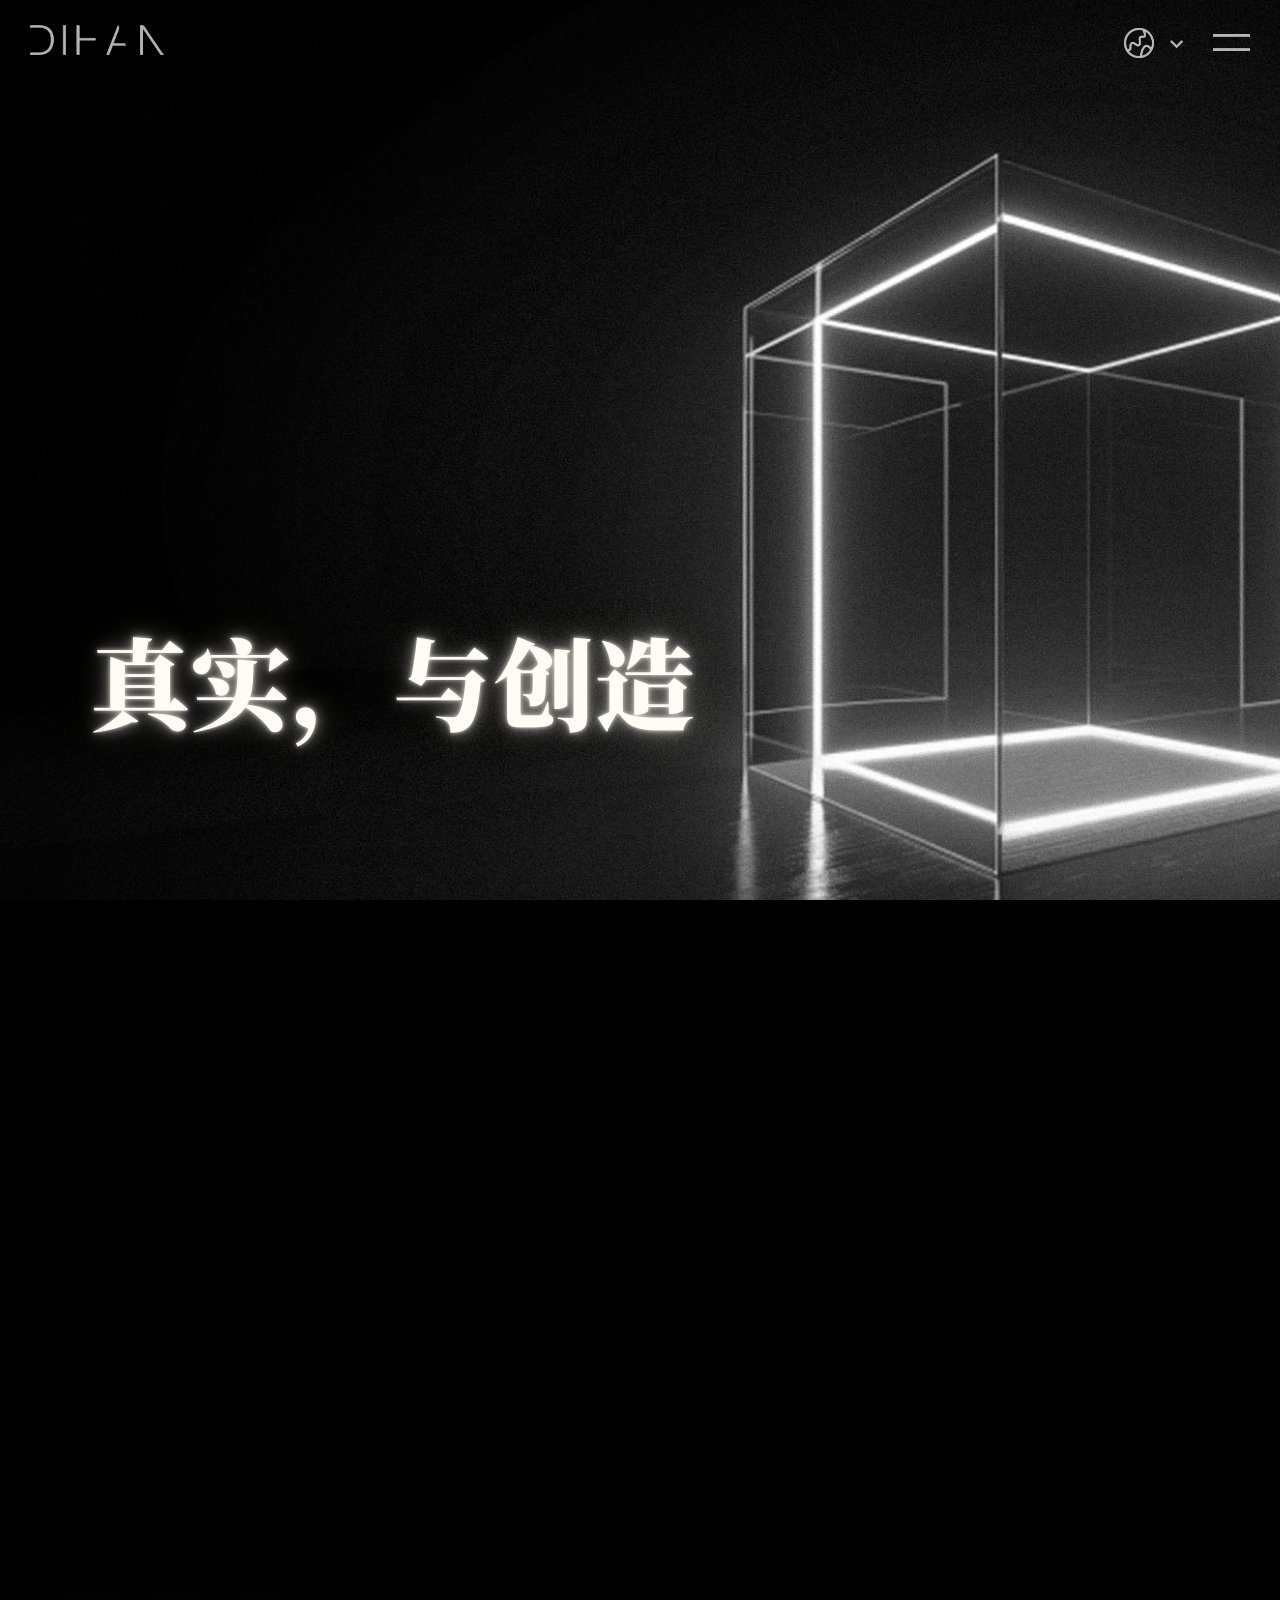
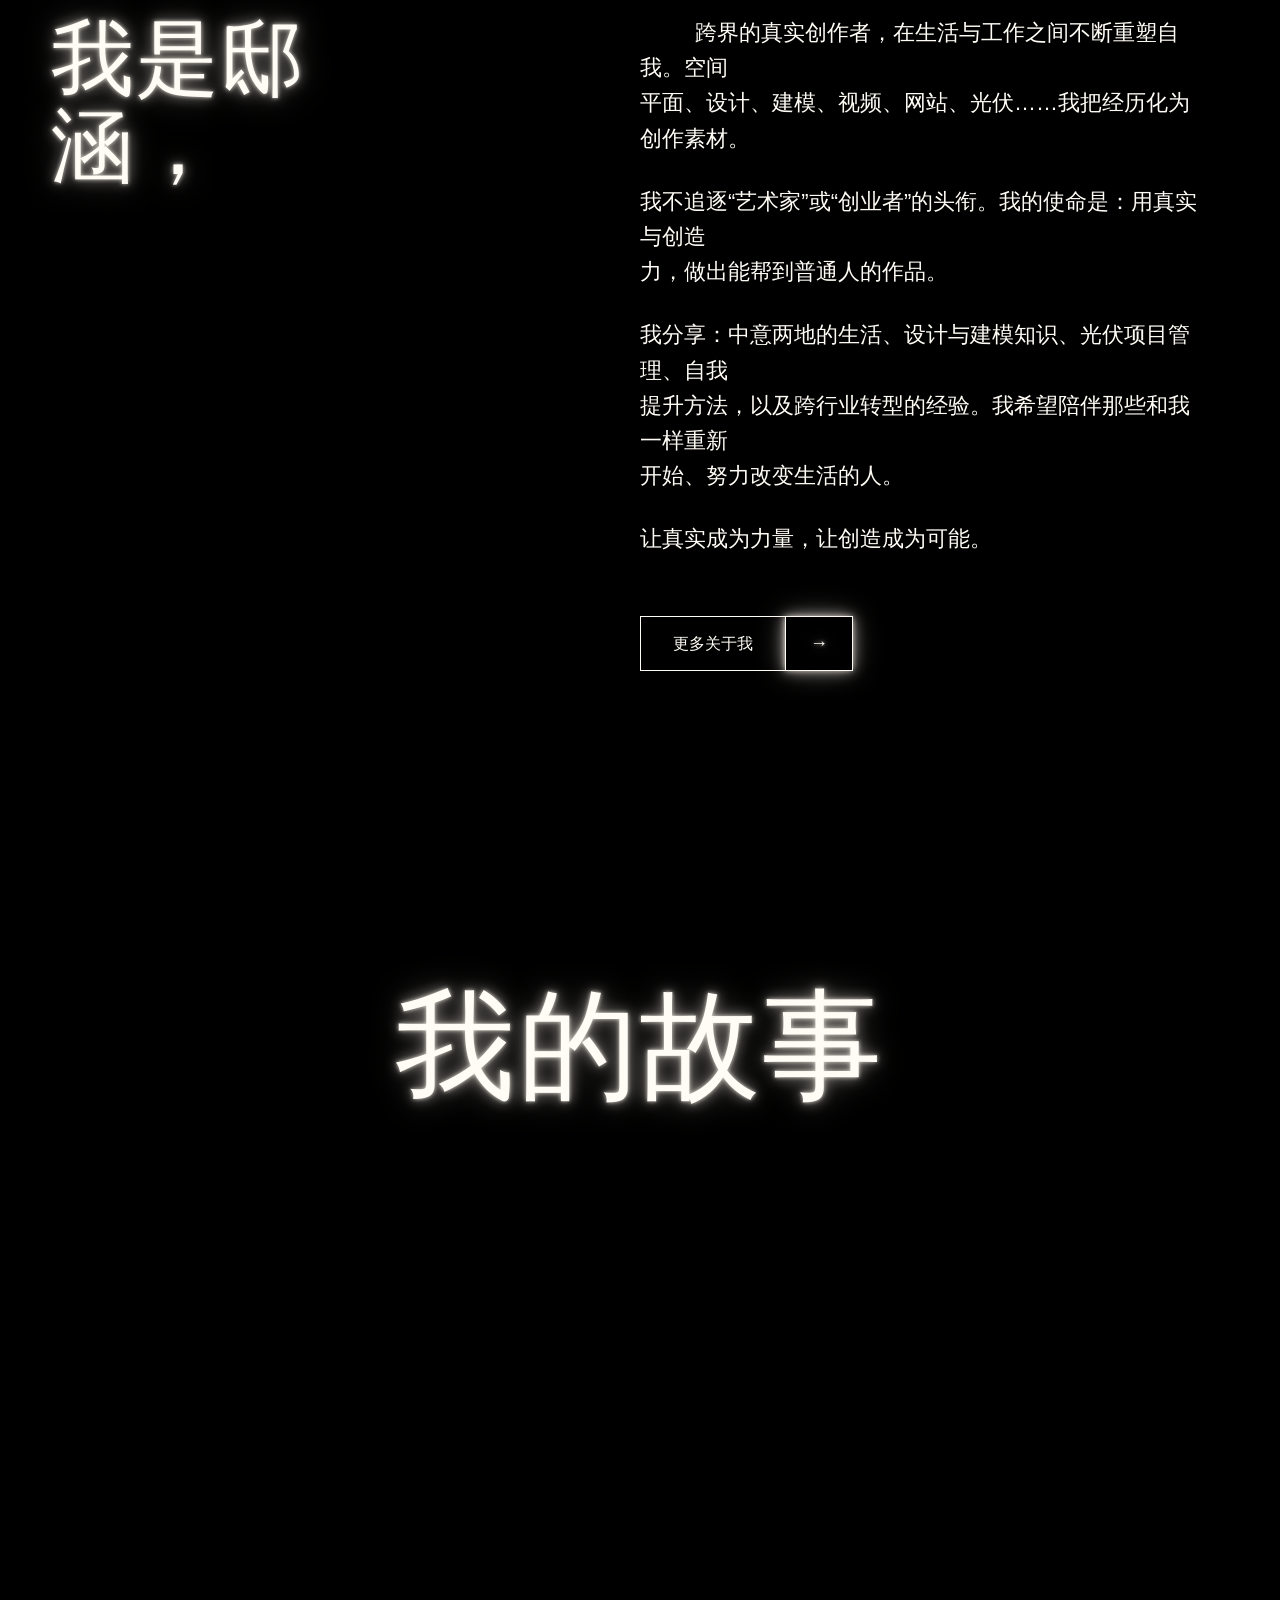
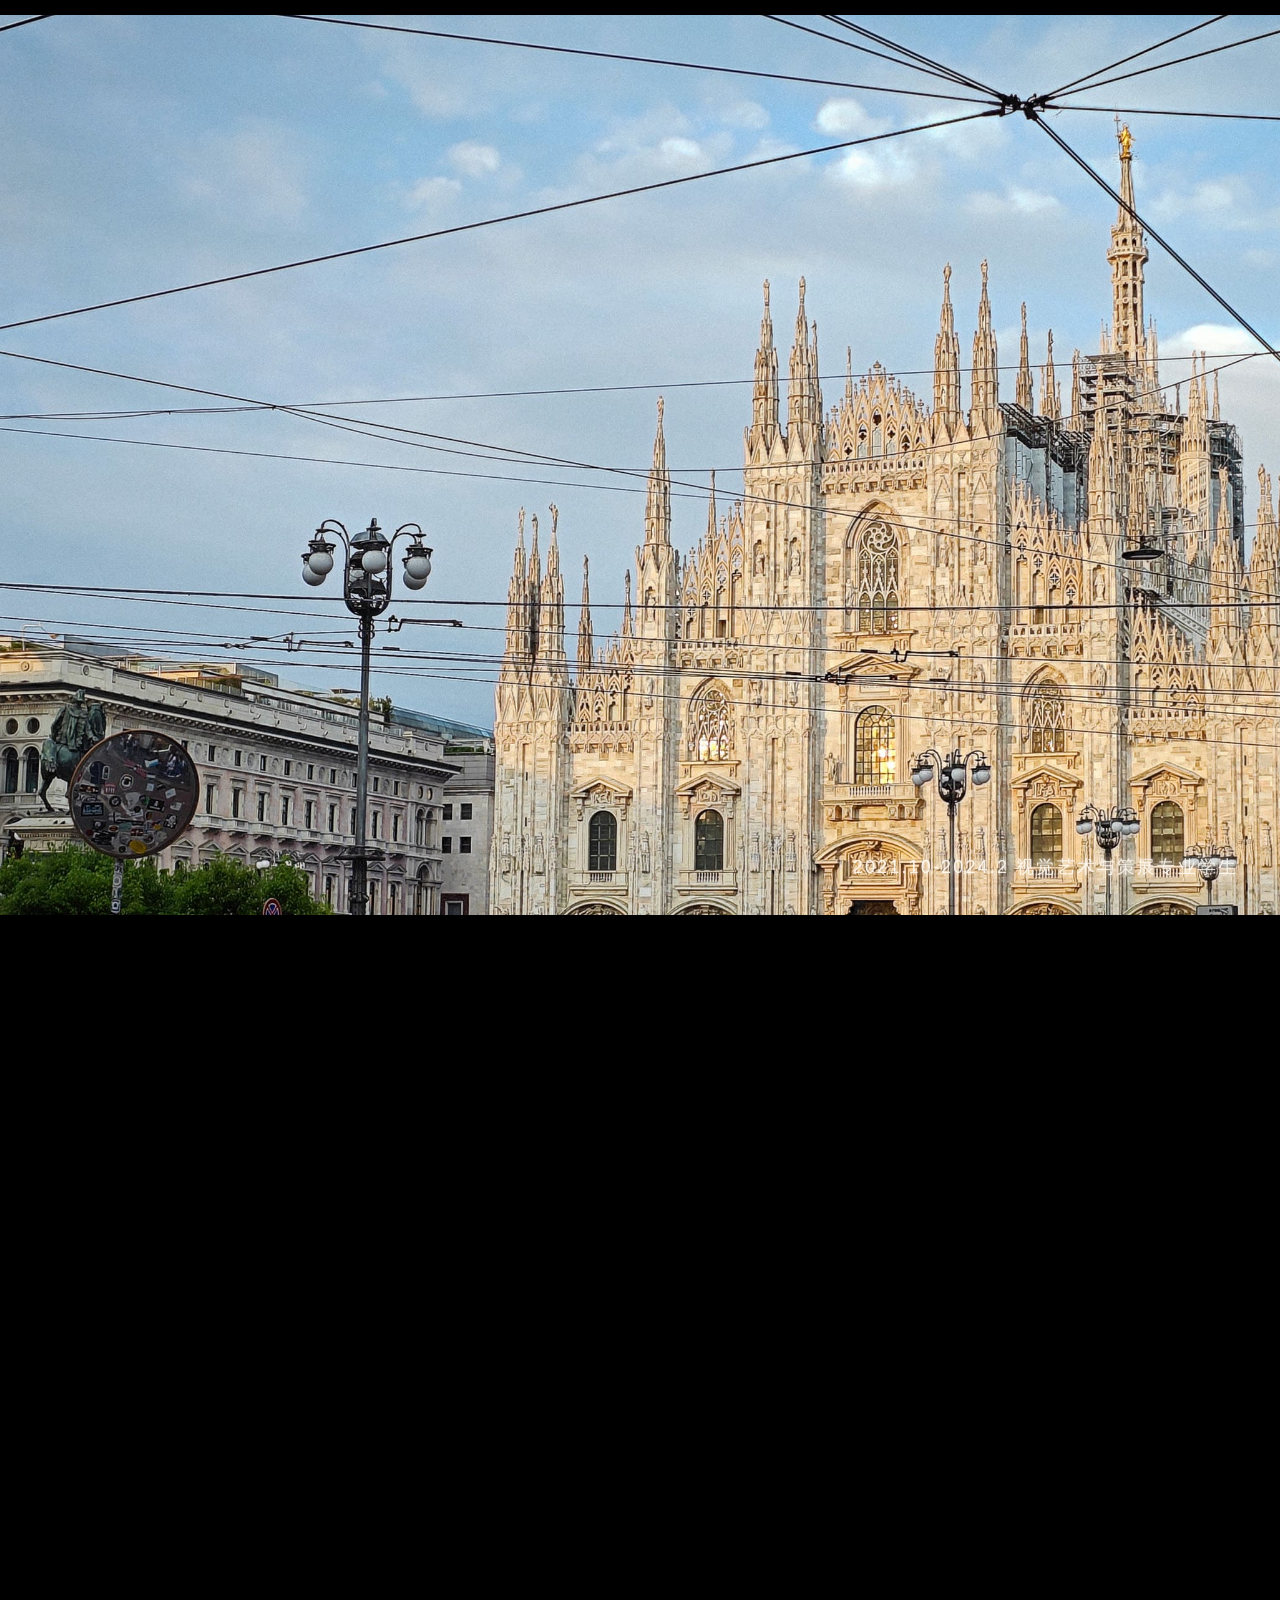
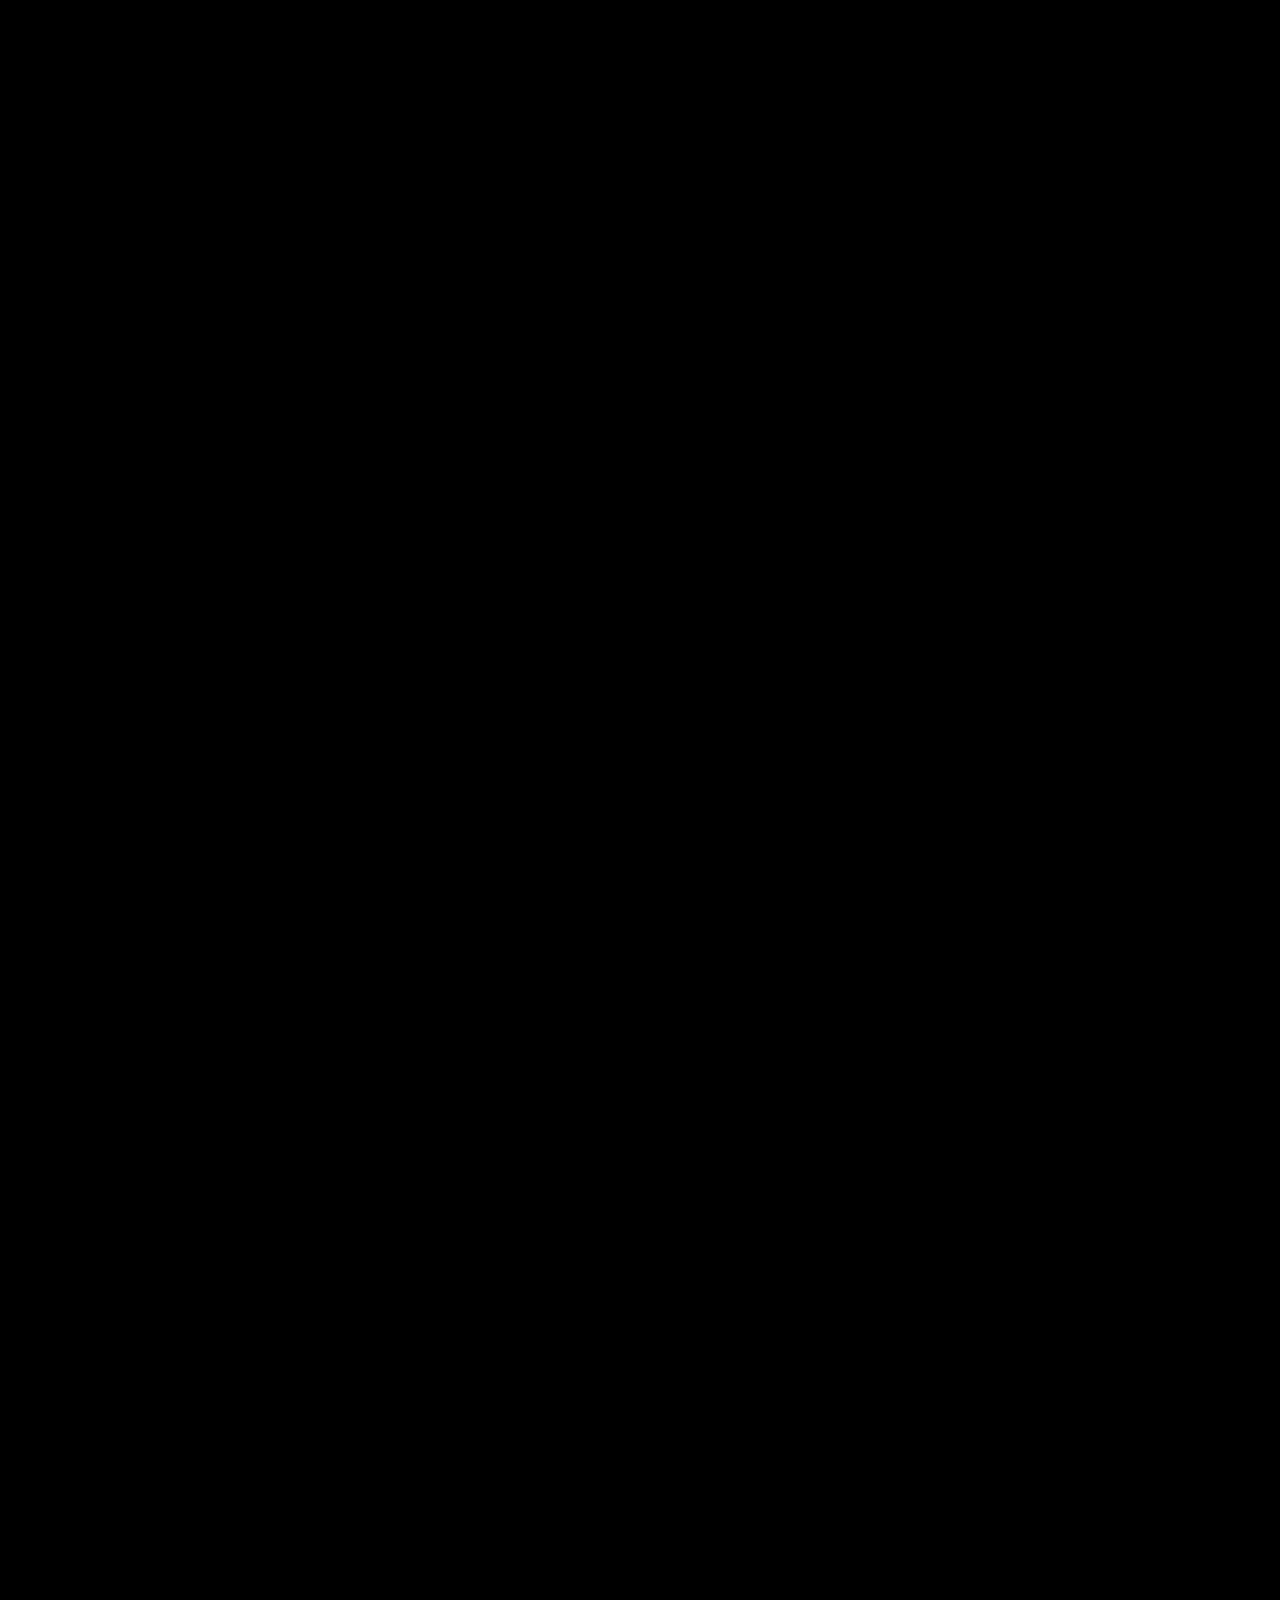
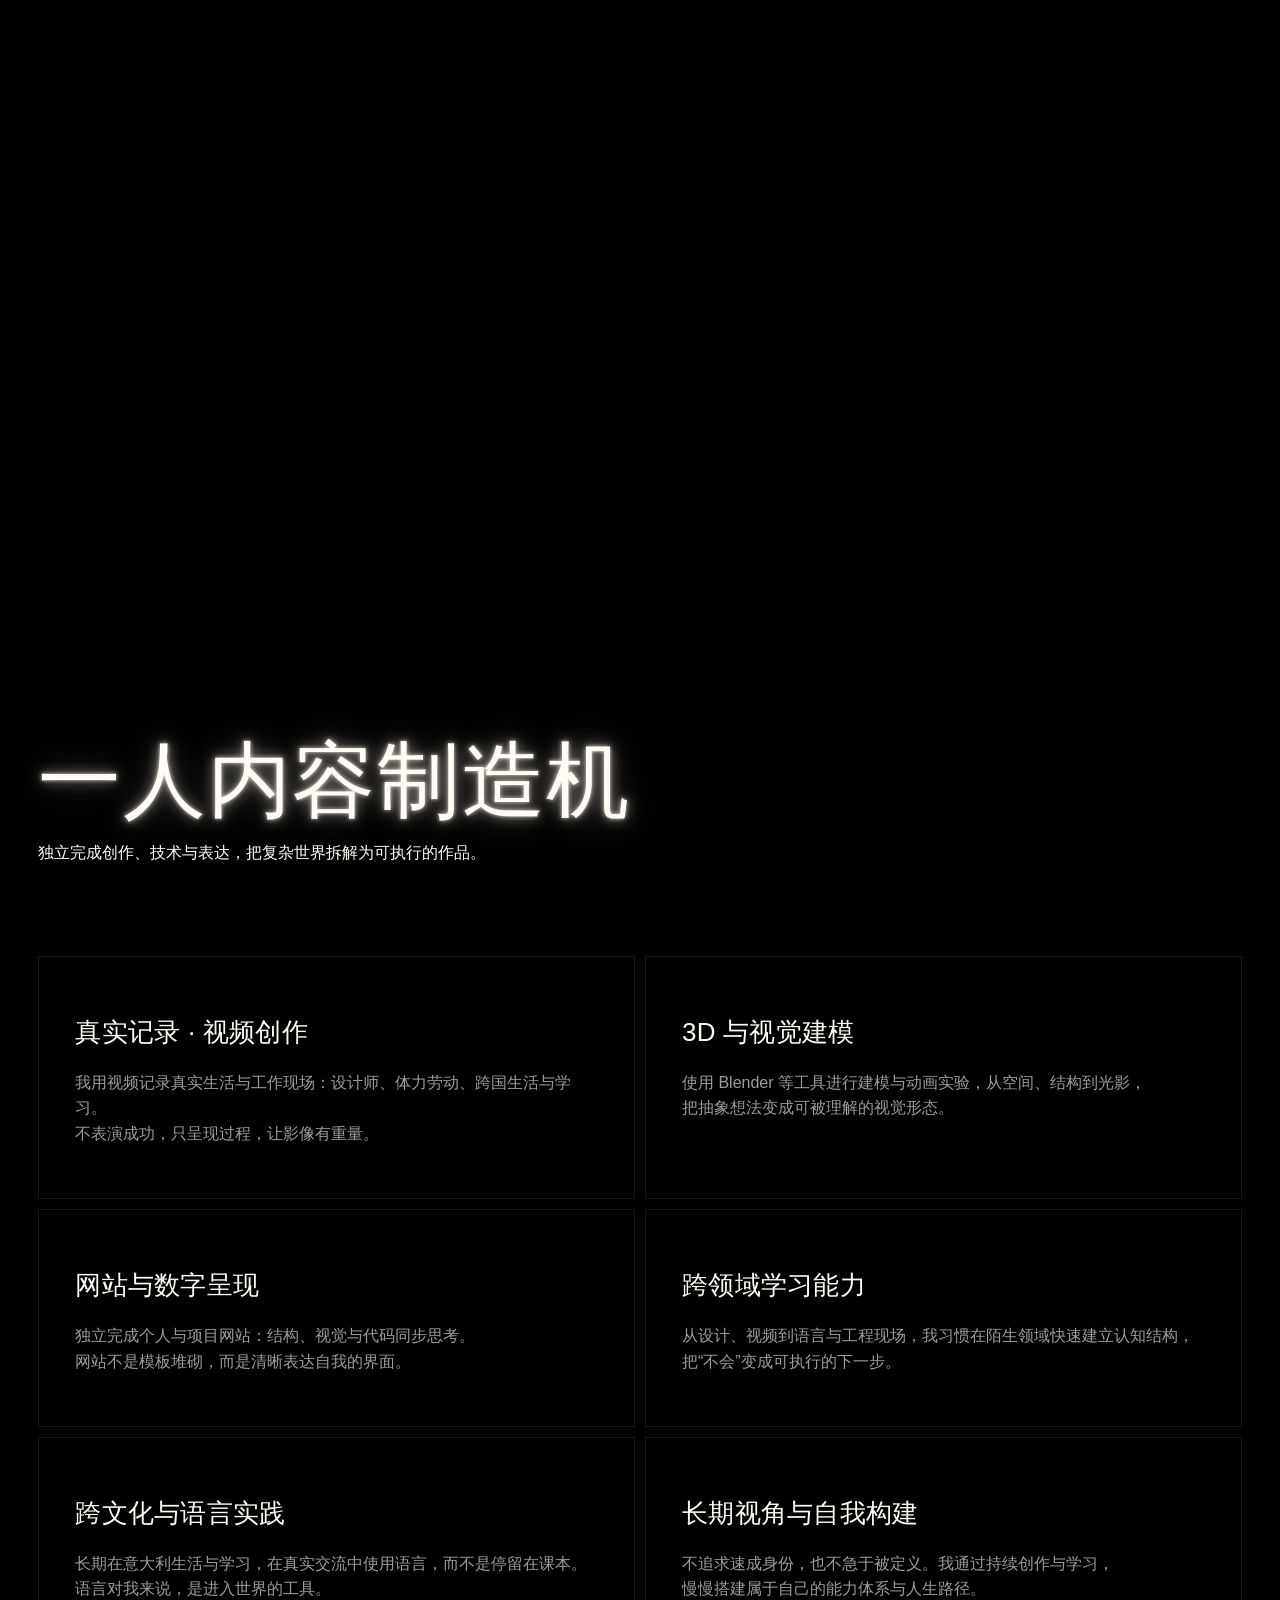
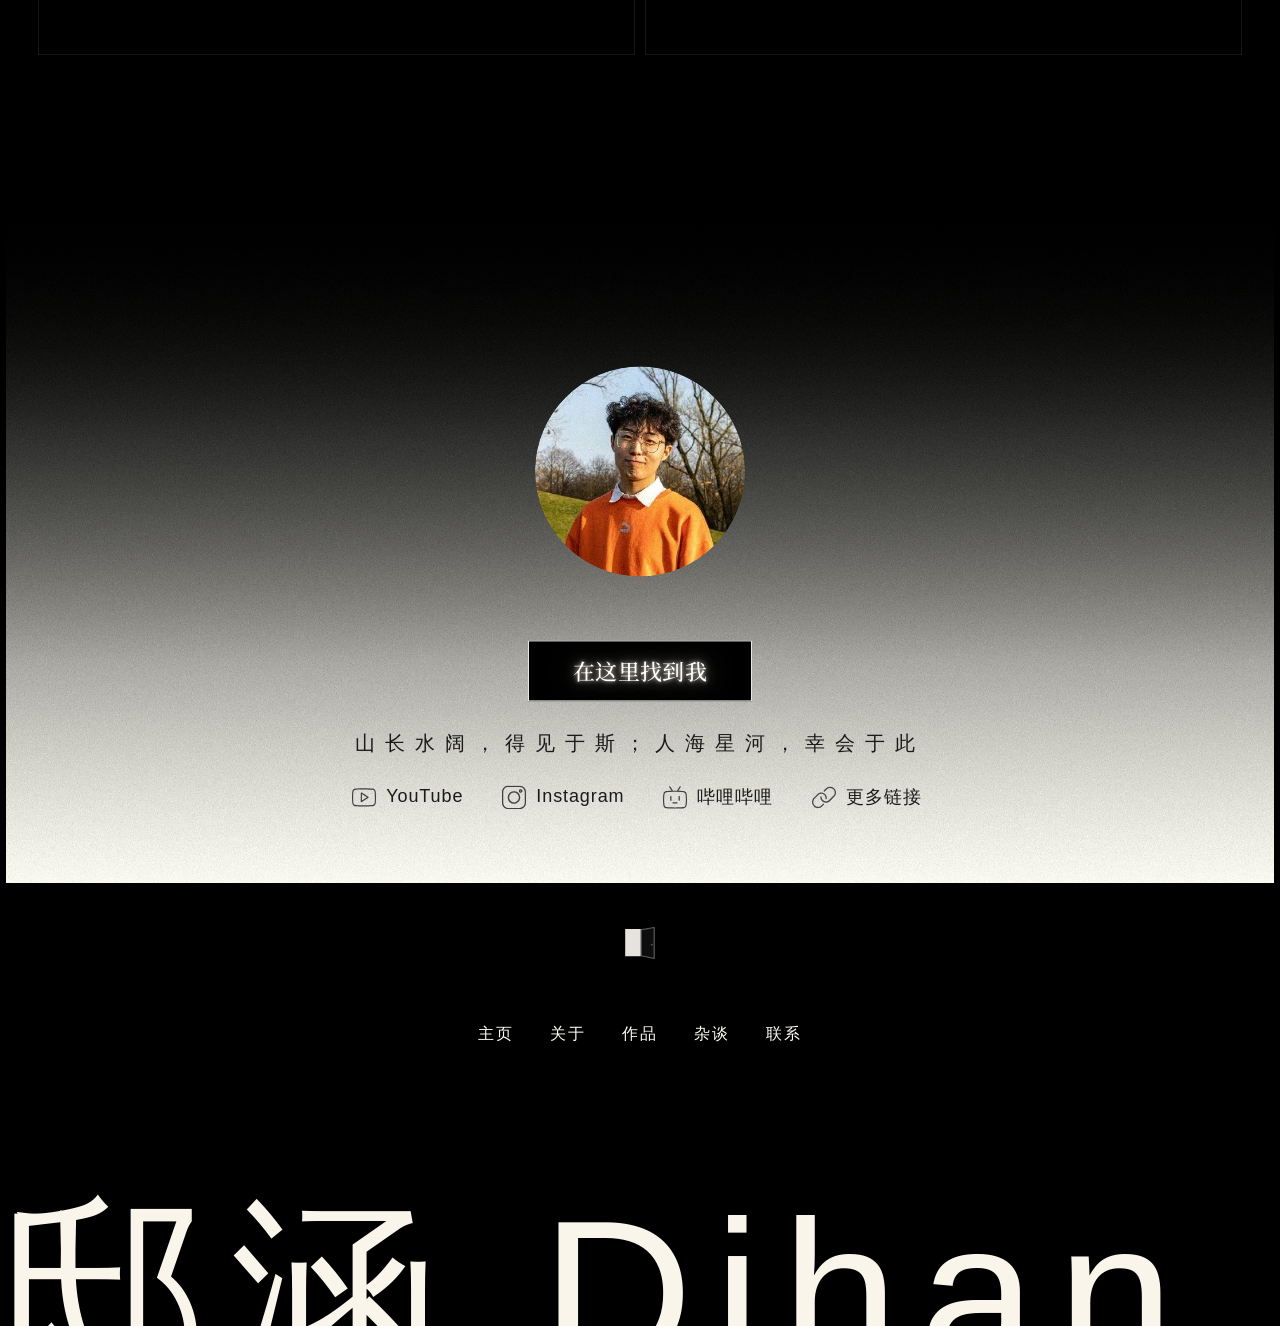
==== commit 477ec166: "Add files via upload" ====
--- a/index.html
+++ b/index.html
@@ -23,7 +23,7 @@
   <div class="site-header__inner">
 
     <!-- 左侧 LOGO -->
-    <a href="/" class="site-logo" aria-label="回到首页">
+    <a href="index.html" class="site-logo" aria-label="回到首页">
       <img src="assets/images/logo.png" alt="Dihan Logo" />
     </a>
 
@@ -57,13 +57,13 @@
   </button>
 
   <!-- 左侧大菜单 -->
-  <nav class="menu-panel" aria-label="站内目录">
-  <a class="menu-link" href="#top" data-close-menu data-i18n="menu_home">主页</a>
-  <a class="menu-link" href="#about" data-close-menu data-i18n="menu_about">关于</a>
-  <a class="menu-link" href="#works" data-close-menu data-i18n="menu_works">作品</a>
-  <a class="menu-link" href="#notes" data-close-menu data-i18n="menu_notes">杂谈</a>
-  <a class="menu-link" href="#contact" data-close-menu data-i18n="menu_contact">联络</a>
-</nav>
+    <nav class="menu-panel" aria-label="站内目录">
+      <a class="menu-link" href="index.html" data-close-menu data-i18n="menu_home">主页</a>
+      <a class="menu-link" href="about.html" data-close-menu data-i18n="menu_about">关于</a>
+      <a class="menu-link is-active" href="works.html" data-close-menu data-i18n="menu_works">作品</a>
+      <a class="menu-link" href="notes.html" data-close-menu data-i18n="menu_notes">杂谈</a>
+      <a class="menu-link" href="contact.html" data-close-menu data-i18n="menu_contact">联系</a>
+    </nav>
 
   <!-- 底部外链栏 -->
   <div class="menu-bottom">
@@ -92,7 +92,7 @@
 </a>
 
 <a class="menu-bottom__item"
-   href="https://dh-visual.github.io/my-restaurant-site/"
+   href="works-web.html"
    target="_blank"
    rel="noopener noreferrer">
   <span data-i18n="ext_more">更多链接</span>
@@ -129,7 +129,7 @@
 <p class="about-p3" data-i18n="about_p3"></p> <!-- 这句如果不需要br，用 text 也行 -->
 
       <!-- 可选按钮：不想要就整块删掉 -->
-<a href="#about" class="about-button-split">
+<a href="about.html" class="about-button-split">
   <span class="btn-text" data-i18n="about_btn">更多关于我</span>
   <span class="btn-arrow"><span class="arrow-icon">→</span></span>
 </a>
@@ -271,7 +271,7 @@
   <span data-i18n="social_bilibili">哔哩哔哩</span>
 </a>
 
-<a href="https://dh-visual.github.io/my-restaurant-site/"
+<a href="works-web.html"
    class="social-item"
    target="_blank"
    rel="noopener noreferrer">
@@ -292,13 +292,13 @@
   </a>
 </section>
 
-<nav class="hero-nav">
-  <a class="menu-link" href="#top" data-close-menu data-i18n="menu_home">主页</a>
-  <a class="menu-link is-disabled"href="javascript:void(0)"aria-disabled="true"data-i18n="menu_about">关于</a>
-  <a class="menu-link" href="#works" data-i18n="menu_works">作品</a>
-  <a class="menu-link" href="#notes" data-i18n="menu_notes">杂谈</a>
-  <a class="menu-link" href="#contact" data-i18n="menu_contact">联络</a>
-</nav>
+    <nav class="hero-nav">
+      <a class="menu-link" href="index.html">主页</a>
+      <a class="menu-link" href="about.html">关于</a>
+      <a class="menu-link" href="works.html">作品</a>
+      <a class="menu-link" href="notes.html">杂谈</a>
+      <a class="menu-link" href="contact.html">联系</a>
+    </nav>
 
 <section class="marquee-section">
   <div class="marquee-track">
